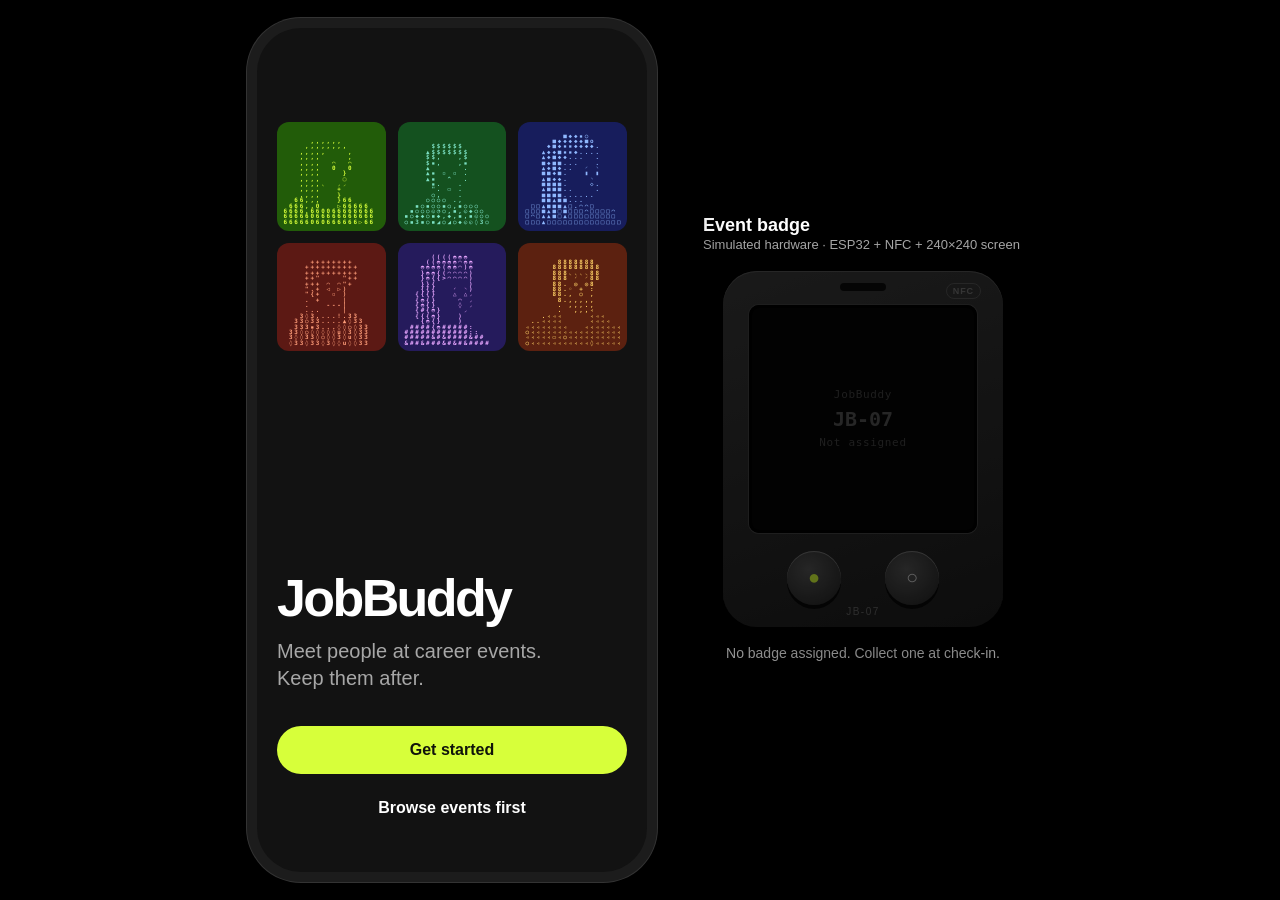
==== index.html @ 206336bb "JobBuddy PWA prototype" ====
<!doctype html>
<html lang="en">
<head>
  <meta charset="utf-8">
  <meta name="viewport" content="width=device-width,initial-scale=1,viewport-fit=cover">
  <meta name="theme-color" content="#121212">
  <meta name="apple-mobile-web-app-capable" content="yes">
  <meta name="apple-mobile-web-app-status-bar-style" content="black-translucent">
  <meta name="apple-mobile-web-app-title" content="JobBuddy">
  <title>JobBuddy</title>
  <link rel="manifest" href="manifest.webmanifest">
  <link rel="icon" href="icons/icon.svg" type="image/svg+xml">
  <link rel="apple-touch-icon" href="icons/icon-192.png">
  <link rel="stylesheet" href="styles.css">
</head>
<body>
  <div class="stage-wrap">
    <div class="phone">
      <main id="app" class="app"></main>
      <nav id="nav" class="nav"></nav>
      <div id="toast" class="toast" role="status"></div>
      <button id="badge-fab" class="badge-fab" data-a="badge-open" aria-label="Show badge">Badge</button>
    </div>
    <aside id="badge" class="badge-panel" aria-label="Simulated event badge"></aside>
  </div>
  <script type="module" src="js/app.js"></script>
</body>
</html>
---- styles.css ----
/* JobBuddy — minimal dark UI (Spotify-inspired, own accent) */
:root {
  --bg: #121212; --s1: #181818; --s2: #242424; --s3: #2e2e2e; --line: #2a2a2a;
  --tx: #ffffff; --mu: #a7a7a7; --dim: #6a6a6a;
  --ac: #D7FF3A; --ac-ink: #10140a; --warn: #ff8a6b;
  --r: 10px; --pad: 20px;
  --font: "Inter", -apple-system, BlinkMacSystemFont, "SF Pro Display", "Segoe UI", sans-serif;
}
* { box-sizing: border-box; margin: 0; -webkit-tap-highlight-color: transparent; }
html, body { height: 100%; background: #000; color: var(--tx); font-family: var(--font); }
body { overflow: hidden; }
button { font: inherit; color: inherit; background: none; border: 0; cursor: pointer; text-align: inherit; }
button:disabled { opacity: .4; cursor: default; }
input, textarea { font: inherit; color: inherit; }
.ic { width: 22px; height: 22px; flex-shrink: 0; }
b { font-weight: 700; }
small { font-size: 13px; color: var(--mu); display: block; line-height: 1.4; }
p { line-height: 1.5; font-size: 15px; }
h1 { font-size: 28px; font-weight: 800; letter-spacing: -.03em; }
h2 { font-size: 22px; font-weight: 800; letter-spacing: -.02em; line-height: 1.2; }
h3 { font-size: 17px; font-weight: 700; margin: 26px 0 12px; }
.muted { color: var(--mu); } .small { font-size: 13px; } .center { text-align: center; }

/* ---------- stage: phone + badge side by side on desktop */
.stage-wrap { height: 100%; display: flex; align-items: center; justify-content: center; gap: 56px; }
.phone { position: relative; width: 390px; height: min(844px, calc(100vh - 40px)); background: var(--bg); border-radius: 44px; overflow: hidden; box-shadow: 0 0 0 10px #1c1c1c, 0 0 0 11px #333, 0 30px 80px #000; display: flex; flex-direction: column; }
.app { flex: 1; overflow-y: auto; overflow-x: hidden; position: relative; scrollbar-width: none; padding-top: 14px; }
.app::-webkit-scrollbar { display: none; }
@media (max-width: 860px) {
  body { background: var(--bg); }
  .stage-wrap { display: block; }
  .phone { width: 100%; height: 100%; border-radius: 0; box-shadow: none; }
  .app { padding-top: env(safe-area-inset-top); }
}

/* ---------- layout primitives */
.pad { padding: 0 var(--pad); }
.top { display: flex; justify-content: space-between; align-items: center; padding: 18px var(--pad) 14px; gap: 12px; }
.bar { position: sticky; top: 0; z-index: 5; display: grid; grid-template-columns: 44px 1fr 44px; align-items: center; padding: 8px 12px; background: linear-gradient(var(--bg) 70%, transparent); text-align: center; }
.bar > :last-child { justify-self: end; }
.bar.float { position: absolute; left: 0; right: 0; background: none; }
.bar .btn.small { justify-self: end; grid-column: 3; width: auto; }
.icon-btn { width: 40px; height: 40px; border-radius: 50%; display: grid; place-items: center; background: #0008; }
.plain { padding: 0; }
.spacer { height: 110px; }
.sticky { position: sticky; bottom: 0; padding: 16px var(--pad) calc(18px + env(safe-area-inset-bottom)); background: linear-gradient(transparent, var(--bg) 30%); display: grid; gap: 6px; z-index: 4; }
.sec { margin: 28px var(--pad) 14px; font-size: 22px; }
.eyebrow { font-size: 12px; letter-spacing: .12em; text-transform: uppercase; color: var(--ac); font-weight: 700; }
.note { display: flex; gap: 10px; align-items: flex-start; color: var(--mu); font-size: 13px; line-height: 1.5; margin: 14px 0; }
.note .ic { width: 18px; height: 18px; margin-top: 1px; }
.empty { color: var(--mu); padding: 30px 0; text-align: center; font-size: 14px; }
.error { color: var(--warn); font-size: 14px; margin-top: 10px; }

/* ---------- buttons */
.btn { display: flex; align-items: center; justify-content: center; gap: 8px; width: 100%; padding: 15px 22px; border-radius: 999px; font-weight: 700; font-size: 16px; background: transparent; box-shadow: inset 0 0 0 1px #7c7c7c; transition: transform .1s; }
.btn:active { transform: scale(.97); }
.btn.primary { background: var(--ac); color: var(--ac-ink); box-shadow: none; }
.btn.ghost { box-shadow: none; color: var(--tx); }
.btn.small { width: auto; padding: 8px 16px; font-size: 13px; }
.link { display: block; margin: 12px auto; color: var(--mu); font-size: 14px; font-weight: 600; text-align: center; }
.link.danger { color: var(--warn); margin-top: 30px; }
.demo { display: flex; align-items: center; gap: 10px; width: 100%; margin: 10px 0; padding: 12px 14px; border-radius: var(--r); border: 1.5px dashed #5b6b2a; color: var(--ac); font-size: 14px; font-weight: 600; }
.demo span { font-size: 10px; letter-spacing: .1em; padding: 3px 6px; border-radius: 4px; background: #2d3510; }
.pills { display: flex; flex-wrap: wrap; gap: 8px; }
.pills.scroll { flex-wrap: nowrap; overflow-x: auto; padding: 0 var(--pad) 4px; scrollbar-width: none; }
.pills.center { justify-content: center; margin: 12px 0; }
.pill { flex-shrink: 0; padding: 8px 16px; border-radius: 999px; background: var(--s2); font-size: 14px; font-weight: 600; font-style: normal; }
.pill.on { background: var(--ac); color: var(--ac-ink); }
.chip { display: inline-block; font-style: normal; font-size: 11px; font-weight: 700; padding: 3px 8px; border-radius: 4px; background: var(--s3); color: var(--tx); margin-top: 6px; white-space: nowrap; }
.chip-going, .chip-checkedin { background: var(--ac); color: var(--ac-ink); }
.chip-pending { background: #3b3310; color: #ffd166; }
.chip-declined { background: #3a1c14; color: var(--warn); }
.chip-attended { background: var(--s3); color: var(--mu); }

/* ---------- avatar */
.av { display: inline-grid; place-items: center; border-radius: 8px; overflow: hidden; flex-shrink: 0; }
.av svg { width: 94%; height: 94%; }
.av.round { border-radius: 50%; }
.av.round svg { width: 110%; height: 110%; transform: translateY(6%); }

/* ---------- covers (playlist-like) */
.cover { position: relative; display: flex; flex-direction: column; justify-content: flex-end; background: radial-gradient(120% 90% at 0% 0%, var(--c1) 0%, var(--c2) 58%, #0d0d0d 100%); color: #fff; overflow: hidden; border-radius: 6px; flex-shrink: 0; }
.cover-mode { position: absolute; top: 10px; left: 10px; display: flex; gap: 5px; align-items: center; font-size: 11px; font-weight: 700; background: #0007; padding: 4px 8px; border-radius: 999px; }
.cover-mode .ic { width: 13px; height: 13px; }
.cover-title { font-weight: 900; letter-spacing: -.04em; line-height: .95; padding: 12px; text-shadow: 0 2px 16px #0006; }
.cover-sm { width: 64px; height: 64px; border-radius: 4px; }
.cover-sm .cover-mode, .cover-sm .cover-title { display: none; }
.cover-md { width: 150px; height: 150px; }
.cover-md .cover-title { font-size: 20px; }
.cover-art { width: 232px; height: 232px; box-shadow: 0 16px 40px #000c; }
.cover-art .cover-title { font-size: 28px; padding: 16px; }
.hero { margin-top: -14px; padding: 76px 0 26px; display: grid; place-items: center; background: linear-gradient(180deg, var(--c2) 0%, color-mix(in srgb, var(--c2) 45%, var(--bg)) 55%, var(--bg) 100%); }
.title { font-size: 30px; line-height: 1.1; margin: 6px 0 4px; }
.title.sm { font-size: 24px; margin-top: 4px; }

/* ---------- lists & cards */
.shelf { display: flex; gap: 16px; overflow-x: auto; padding: 0 var(--pad); scrollbar-width: none; }
.card { width: 150px; flex-shrink: 0; display: grid; gap: 8px; }
.card b { font-size: 14px; line-height: 1.3; display: -webkit-box; -webkit-line-clamp: 2; -webkit-box-orient: vertical; overflow: hidden; }
.card small { margin-top: -4px; }
.row { display: flex; gap: 14px; align-items: center; width: 100%; padding: 8px var(--pad); }
.pad .row { padding: 8px 0; }
.row:active { background: var(--s1); }
.row-main { min-width: 0; flex: 1; }
.row-main b { display: block; font-size: 15px; white-space: nowrap; overflow: hidden; text-overflow: ellipsis; }
.next-card { display: flex; gap: 14px; align-items: center; margin: 0 var(--pad); padding: 12px; background: var(--s2); border-radius: var(--r); width: calc(100% - 2 * var(--pad)); }
.next-card.static { margin: 8px 0; width: 100%; }
.live-card { display: flex; align-items: center; gap: 14px; margin: 18px var(--pad) 0; padding: 16px; width: calc(100% - 2*var(--pad)); border-radius: var(--r); background: var(--ac); color: var(--ac-ink); }
.live-card div { flex: 1; } .live-card small { color: #3b4520; font-weight: 700; font-size: 11px; letter-spacing: .1em; }
.dot { width: 9px; height: 9px; border-radius: 50%; background: #ff3b5c; box-shadow: 0 0 0 4px #ff3b5c33; animation: pulse 1.4s infinite; flex-shrink: 0; }
@keyframes pulse { 50% { box-shadow: 0 0 0 8px #ff3b5c00; } }
.search { display: flex; gap: 10px; align-items: center; margin: 0 var(--pad) 14px; padding: 12px 14px; background: #fff; color: #121212; border-radius: 8px; }
.search input { border: 0; outline: 0; flex: 1; background: none; color: #121212; font-size: 15px; }
.welcome { min-height: 100%; display: flex; flex-direction: column; justify-content: flex-end; padding: 30px var(--pad) 40px; gap: 10px; }
.welcome-art { display: grid; grid-template-columns: repeat(3, 1fr); gap: 12px; justify-items: center; margin-bottom: auto; margin-top: 50px; }
.welcome-art .av { width: 100% !important; height: auto !important; aspect-ratio: 1; border-radius: 12px; }
.wordmark { font-size: 52px; letter-spacing: -.05em; margin-top: 30px; }
.lead { font-size: 20px; color: var(--mu); margin-bottom: 24px; line-height: 1.35; }

/* ---------- forms */
.progress { height: 4px; background: var(--s3); border-radius: 4px; overflow: hidden; }
.progress i { display: block; height: 100%; background: var(--ac); transition: width .3s; }
.ob h2 { margin: 18px 0 16px; font-size: 26px; }
.field { width: 100%; padding: 15px; border-radius: 8px; border: 1px solid #3c3c3c; background: var(--s2); outline: none; font-size: 16px; }
.field:focus { border-color: var(--tx); }
.field.area { min-height: 170px; resize: none; margin-top: 16px; line-height: 1.5; }
.code-in { text-align: center; font-size: 26px; letter-spacing: .15em; font-weight: 800; text-transform: uppercase; }
.avatar-grid { display: grid; grid-template-columns: repeat(4, 1fr); gap: 10px; }
.avatar-grid button { padding: 4px; border-radius: 12px; display: grid; place-items: center; }
.avatar-grid button.on { box-shadow: 0 0 0 2px var(--ac); }
.swatches { display: flex; gap: 12px; margin-top: 18px; }
.swatches button { width: 32px; height: 32px; border-radius: 50%; }
.swatches button.on { box-shadow: 0 0 0 3px var(--bg), 0 0 0 5px var(--tx); }
.public-card { display: flex; gap: 14px; align-items: center; padding: 14px; background: var(--s2); border-radius: var(--r); }
.tags { color: var(--ac) !important; margin-top: 2px; }
.toggle { display: flex; gap: 12px; align-items: center; justify-content: space-between; padding: 14px 0; font-size: 15px; border-bottom: 1px solid var(--line); cursor: pointer; }
.toggle input { order: 2; appearance: none; width: 46px; height: 28px; border-radius: 99px; background: var(--s3); position: relative; flex-shrink: 0; transition: .2s; cursor: pointer; }
.toggle input::after { content: ""; position: absolute; top: 3px; left: 3px; width: 22px; height: 22px; border-radius: 50%; background: #fff; transition: .2s; }
.toggle input:checked { background: var(--ac); }
.toggle input:checked::after { left: 21px; background: var(--ac-ink); }
.seg3 { display: grid; grid-template-columns: repeat(3, 1fr); background: var(--s2); border-radius: 8px; padding: 4px; }
.seg3 button { padding: 10px 4px; text-align: center; border-radius: 6px; font-size: 13px; font-weight: 600; white-space: nowrap; overflow: hidden; text-overflow: ellipsis; }
.seg3 button.on { background: var(--s3); color: var(--ac); }
.linked { display: flex; gap: 12px; align-items: center; margin-bottom: 16px; }

/* ---------- event detail */
.meta { list-style: none; padding: 0; margin: 18px 0; display: grid; gap: 14px; }
.meta li { display: flex; gap: 14px; align-items: center; }
.meta .ic { color: var(--mu); }
.host { display: flex; gap: 12px; align-items: center; padding: 14px 0; border-top: 1px solid var(--line); border-bottom: 1px solid var(--line); margin-bottom: 16px; width: 100%; }
.stack { display: flex; align-items: center; }
.stack .av { margin-right: -10px; box-shadow: 0 0 0 3px var(--bg); }
.stack small { margin-left: 22px; }
.how { list-style: none; padding: 0; counter-reset: s; display: grid; gap: 2px; }
.how li { counter-increment: s; display: grid; grid-template-columns: 34px 1fr; padding: 10px 0; }
.how li::before { content: counter(s); grid-row: span 2; width: 24px; height: 24px; border-radius: 50%; background: var(--s3); display: grid; place-items: center; font-size: 12px; font-weight: 800; }
.agenda { list-style: none; padding: 0; }
.agenda li { display: flex; gap: 16px; padding: 12px 0; border-bottom: 1px solid var(--line); font-size: 15px; align-items: center; }
.agenda li.now { color: var(--ac); }
.agenda time { color: var(--mu); font-variant-numeric: tabular-nums; width: 46px; }
.agenda .chip { margin: 0 0 0 auto; background: var(--ac); color: var(--ac-ink); }

/* ---------- ticket & steps */
.timeline { list-style: none; padding: 0; display: flex; margin: 20px 0; }
.timeline li { flex: 1; font-size: 11px; color: var(--dim); padding-top: 14px; position: relative; font-weight: 600; }
.timeline li::before { content: ""; position: absolute; top: 0; left: 0; right: 4px; height: 4px; border-radius: 4px; background: var(--s3); }
.timeline li.done::before { background: var(--mu); } .timeline li.done { color: var(--mu); }
.timeline li.now::before { background: var(--ac); } .timeline li.now { color: var(--ac); }
.state-box { padding: 20px; border-radius: var(--r); background: var(--s2); margin-bottom: 8px; border-left: 4px solid #ffd166; }
.state-box.warn { border-color: var(--warn); }
.pass { background: var(--s2); border-radius: 16px; padding: 22px; text-align: center; display: grid; justify-items: center; gap: 4px; }
.pass .qr { width: 180px; height: 180px; border-radius: 10px; margin-bottom: 10px; }
.pass.mini { background: none; padding: 10px 0 0; justify-items: start; }
.pass.mini .qr { width: 110px; height: 110px; }
.pass.online > div { width: 70px; height: 70px; border-radius: 50%; background: var(--s3); display: grid; place-items: center; margin-bottom: 6px; }
.info-grid { display: grid; grid-template-columns: 1fr 1fr; gap: 10px; margin-top: 10px; }
.info-grid > div { background: var(--s2); border-radius: var(--r); padding: 14px; font-size: 14px; display: grid; gap: 6px; }
.checklist { list-style: none; padding: 0; display: grid; gap: 10px; }
.checklist li { padding-left: 24px; position: relative; font-size: 14px; color: #ddd; line-height: 1.45; }
.checklist li::before { content: "✓"; position: absolute; left: 0; color: var(--ac); font-weight: 800; }
.steps { list-style: none; padding: 0; margin-top: 16px; }
.steps li { position: relative; padding: 0 0 28px 42px; color: var(--dim); }
.steps li::before { content: ""; position: absolute; left: 0; top: 0; width: 24px; height: 24px; border-radius: 50%; border: 2px solid var(--s3); background: var(--bg); z-index: 1; }
.steps li::after { content: ""; position: absolute; left: 12px; top: 24px; bottom: 0; width: 2px; background: var(--s3); }
.steps li:last-child::after { display: none; }
.steps li.now { color: var(--tx); } .steps li.now::before { border-color: var(--ac); box-shadow: inset 0 0 0 5px var(--bg); background: var(--ac); }
.steps li.done { color: var(--mu); } .steps li.done::before { background: var(--ac); border-color: var(--ac); }
.steps b { font-size: 17px; display: block; margin-bottom: 4px; }
.scan { width: 100%; aspect-ratio: 1.5; border-radius: 16px; background: var(--s2); border: 2px dashed #444; display: grid; place-items: center; align-content: center; gap: 10px; margin: 20px 0; color: var(--mu); }
.scan .ic { width: 48px; height: 48px; color: var(--tx); }
.code { display: flex; justify-content: center; gap: 10px; margin: 20px 0; }
.code span { width: 58px; height: 72px; display: grid; place-items: center; font-size: 36px; font-weight: 800; border-radius: 10px; background: var(--s2); }
.kdot { display: inline-block; width: 16px; height: 16px; border-radius: 50%; background: var(--ac); vertical-align: -2px; margin: 0 3px; }
kbd { font: inherit; background: var(--ac); color: var(--ac-ink); border-radius: 50%; padding: 1px 7px; }
.big-check { width: 96px; height: 96px; border-radius: 50%; background: var(--ac); color: var(--ac-ink); display: grid; place-items: center; margin: 40px auto 20px; }
.big-check .ic { width: 50px; height: 50px; }
.rules { display: grid; grid-template-columns: repeat(3, 1fr); gap: 8px; margin: 24px 0 8px; }
.rules div { background: var(--s2); padding: 14px 8px; border-radius: var(--r); font-size: 14px; }

/* ---------- live event */
.live-pill { display: inline-flex; gap: 8px; align-items: center; justify-self: center; font-weight: 700; font-size: 14px; }
.badge-pill { display: inline-flex; gap: 4px; align-items: center; font-size: 12px; font-weight: 700; padding: 6px 10px; border-radius: 99px; background: var(--s2); color: var(--ac); grid-column: 3; justify-self: end; white-space: nowrap; }
.badge-pill .ic { width: 15px; height: 15px; }
.bar:has(.badge-pill) { grid-template-columns: 44px 1fr 90px; }
.tabs { display: flex; gap: 22px; border-bottom: 1px solid var(--line); margin: 16px 0; }
.tabs button { padding: 10px 0; font-weight: 700; color: var(--mu); font-size: 15px; border-bottom: 2px solid transparent; margin-bottom: -1px; }
.tabs button.on { color: var(--tx); border-color: var(--ac); }
.wall { display: grid; grid-template-columns: repeat(3, 1fr); gap: 10px; margin-top: 12px; }
.wall-tile { background: var(--s1); border-radius: var(--r); padding: 12px 8px; display: grid; justify-items: center; text-align: center; gap: 4px; }
.wall-tile b { font-size: 13px; margin-top: 4px; }
.wall-tile small { font-size: 11px; display: -webkit-box; -webkit-line-clamp: 2; -webkit-box-orient: vertical; overflow: hidden; }
.enc { display: flex; gap: 12px; align-items: center; padding: 10px 0; width: 100%; }
.enc > div { flex: 1; min-width: 0; }
.enc small { white-space: nowrap; overflow: hidden; text-overflow: ellipsis; }
.stage { display: grid; grid-template-columns: auto 1fr; gap: 14px; align-items: center; padding: 18px; border-radius: 14px; background: radial-gradient(120% 120% at 0 0, var(--c1), var(--c2) 60%, #0d0d0d); margin-top: 6px; }
.stage small { color: #fffa; font-size: 11px; letter-spacing: .12em; font-weight: 700; }
.stage span { display: block; font-size: 14px; color: #fffd; margin-top: 2px; }
.stage .btn { grid-column: 1 / -1; background: #0008; box-shadow: none; }

/* ---------- recap, community */
.stats { display: grid; grid-template-columns: repeat(3, 1fr); gap: 8px; margin: 18px 0; }
.stats > * { background: var(--s2); border-radius: var(--r); padding: 14px; text-align: center; }
.stats b { font-size: 22px; display: block; }
.msg { display: flex; gap: 12px; background: var(--s1); padding: 16px; border-radius: var(--r); margin: 18px 0; }
.msg p { font-size: 14px; margin-top: 4px; }
.prompt-card { background: linear-gradient(135deg, var(--ac), #9fd81f); color: var(--ac-ink); border-radius: 14px; padding: 20px; cursor: pointer; display: grid; gap: 6px; }
.prompt-card small { color: #3b4520; font-weight: 700; letter-spacing: .08em; text-transform: uppercase; font-size: 11px; }
.prompt-card b { font-size: 22px; line-height: 1.15; letter-spacing: -.02em; }
.prompt-card span { font-size: 13px; font-weight: 600; }
.rate { display: flex; justify-content: space-between; }
.rate button { font-size: 30px; width: 56px; height: 56px; border-radius: 50%; background: var(--s2); text-align: center; filter: grayscale(.8); }
.rate button.on { background: var(--s3); filter: none; box-shadow: 0 0 0 2px var(--ac); }
.post { background: var(--s1); margin: 0 var(--pad) 12px; border-radius: 12px; padding: 16px; }
.pad .post { margin: 0 0 12px; }
.post header { display: flex; gap: 10px; align-items: center; margin-bottom: 10px; }
.post header div { flex: 1; }
.post header .chip { margin: 0; }
.post p { font-size: 15px; color: #e6e6e6; }
.post footer { display: flex; justify-content: space-between; align-items: center; margin-top: 12px; }
.help { font-size: 13px; font-weight: 700; padding: 7px 12px; border-radius: 99px; background: var(--s2); color: var(--mu); }
.help.on { color: var(--ac); background: #2d3510; }
.star-pill { padding: 7px 14px; border-radius: 99px; background: #2d3510; color: var(--ac); font-weight: 800; }
.star-hero { text-align: center; padding: 30px; border-radius: 16px; background: var(--s2); margin-top: 10px; }
.star-hero b { font-size: 52px; color: var(--ac); letter-spacing: -.03em; }
.reward-ico { width: 44px; height: 44px; border-radius: 10px; background: #2d3510; color: var(--ac); display: grid; place-items: center; font-size: 20px; }
.fab { position: sticky; bottom: 90px; margin-left: auto; margin-right: var(--pad); width: 56px; height: 56px; border-radius: 50%; background: var(--ac); color: var(--ac-ink); display: grid; place-items: center; box-shadow: 0 8px 20px #0008; z-index: 3; }
.me-hero { display: flex; gap: 18px; align-items: center; margin: 6px 0 18px; }
.me-hero .av { border-radius: 16px; }
.me-hero h2 { font-size: 26px; }
.person-actions { display: grid; gap: 8px; }

/* ---------- nav, toast, sheet */
.nav { display: grid; grid-template-columns: repeat(4, 1fr); padding: 10px 6px calc(10px + env(safe-area-inset-bottom)); background: linear-gradient(transparent, #000 40%); position: absolute; bottom: 0; left: 0; right: 0; z-index: 6; }
.nav[hidden] { display: none; }
.nav button { display: grid; justify-items: center; gap: 4px; font-size: 11px; color: var(--mu); padding-top: 14px; }
.nav button.on { color: var(--tx); }
.nav button.on .ic { stroke-width: 2.6; }
.toast { position: absolute; left: 16px; right: 16px; bottom: 100px; background: #fff; color: #121212; padding: 13px 16px; border-radius: 8px; font-size: 14px; font-weight: 600; opacity: 0; transform: translateY(10px); transition: .25s; pointer-events: none; z-index: 30; }
.app:has(.sheet) ~ .toast { bottom: auto; top: 58px; }
.toast.show { opacity: 1; transform: none; }
.scrim { position: absolute; inset: 0; background: #000a; z-index: 20; animation: fade .2s; }
.sheet { position: absolute; left: 0; right: 0; bottom: 0; z-index: 21; background: var(--s1); border-radius: 18px 18px 0 0; padding: 12px 24px calc(28px + env(safe-area-inset-bottom)); display: grid; justify-items: center; text-align: center; gap: 10px; animation: up .25s ease-out; }
.sheet .btn { margin-top: 4px; }
.sheet .grab { width: 38px; height: 4px; border-radius: 4px; background: #555; margin-bottom: 10px; }
.sheet .prompt { font-size: 24px; line-height: 1.2; margin: 6px 0 10px; }
.duo { display: flex; gap: 8px; margin-top: 6px; }
@keyframes up { from { transform: translateY(100%); } }
@keyframes fade { from { opacity: 0; } }

/* ---------- simulated badge */
.badge-panel { width: 320px; display: grid; gap: 16px; align-content: center; }
.bp-head b { font-size: 18px; } .bp-close { display: none; }
.device { position: relative; width: 280px; margin: 0 auto; padding: 34px 26px 22px; border-radius: 34px; background: linear-gradient(160deg, #3a3a3a, #1d1d1d); box-shadow: inset 0 1px 0 #555, 0 20px 50px #000; transition: opacity .3s; }
.device.dim { opacity: .45; }
.device::before { content: ""; position: absolute; top: 12px; left: 50%; width: 46px; height: 8px; margin-left: -23px; border-radius: 6px; background: #0c0c0c; }
.nfc { position: absolute; top: 12px; right: 22px; font-size: 9px; font-weight: 800; letter-spacing: .1em; color: #777; border: 1px solid #555; border-radius: 99px; padding: 2px 6px; }
.screen { width: 228px; height: 228px; border-radius: 10px; background: #050505; box-shadow: inset 0 0 0 3px #000, 0 0 0 1px #444; overflow: hidden; }
.bs { width: 100%; height: 100%; display: flex; flex-direction: column; align-items: center; justify-content: center; text-align: center; gap: 4px; padding: 14px; font-family: ui-monospace, "SF Mono", Menlo, monospace; color: var(--ac); animation: fade .25s; }
.bs b { font-size: 20px; color: #fff; } .bs .huge { font-size: 42px; color: var(--ac); }
.bs small { color: #9a9a9a; font-size: 11px; letter-spacing: .06em; }
.bs.off b { color: #555; } .bs.off small { color: #444; }
.bs.idle { gap: 2px; } .bs.idle b { font-size: 17px; margin-top: 4px; }
.bs.idle small { color: var(--ac); }
.bs .bcode { font-size: 38px; font-weight: 800; letter-spacing: .12em; color: var(--ac); margin: 6px 0; }
.bs.prompt p { font-size: 14px; color: #fff; line-height: 1.35; font-family: var(--font); font-weight: 600; margin: 8px 0; }
.bs.prompt small { color: var(--ac); }
.hw-btns { display: flex; justify-content: center; gap: 44px; margin-top: 18px; }
.hw { width: 54px; height: 54px; border-radius: 50%; text-align: center; font-size: 20px; background: radial-gradient(circle at 40% 35%, #555, #222); box-shadow: 0 4px 0 #0b0b0b, inset 0 1px 0 #777; color: #ddd; }
.hw.a { color: var(--ac); }
.hw:active { transform: translateY(3px); box-shadow: 0 1px 0 #0b0b0b; }
.dev-id { position: absolute; bottom: 8px; left: 0; right: 0; text-align: center; font-size: 10px; color: #666; letter-spacing: .15em; }
.bp-hint { font-size: 14px; color: var(--mu); text-align: center; min-height: 42px; }
.bp-demo { display: grid; gap: 8px; }
.bp-demo small { color: var(--ac); font-size: 11px; letter-spacing: .08em; }
.bp-demo button { display: flex; gap: 10px; align-items: center; padding: 8px 12px; border: 1.5px dashed #5b6b2a; border-radius: var(--r); font-weight: 600; font-size: 14px; }
.bp-demo i { color: var(--mu); font-weight: 400; font-size: 12px; }
.badge-fab { display: none; }
@media (max-width: 860px) {
  .badge-panel { position: fixed; inset: auto 0 0 0; width: 100%; max-height: 92vh; overflow-y: auto; background: #0b0b0b; border-radius: 20px 20px 0 0; padding: 20px 20px calc(24px + env(safe-area-inset-bottom)); z-index: 50; transform: translateY(105%); transition: transform .3s; box-shadow: 0 -20px 50px #000; }
  body.badge-open .badge-panel { transform: none; }
  .bp-head { position: relative; } .bp-close { display: grid; position: absolute; right: 0; top: -4px; }
  body.has-badge .badge-fab { display: block; position: absolute; right: 16px; bottom: 100px; z-index: 25; padding: 10px 16px; border-radius: 99px; background: var(--s3); color: var(--ac); font-weight: 800; font-size: 13px; box-shadow: 0 6px 18px #000a; }
}
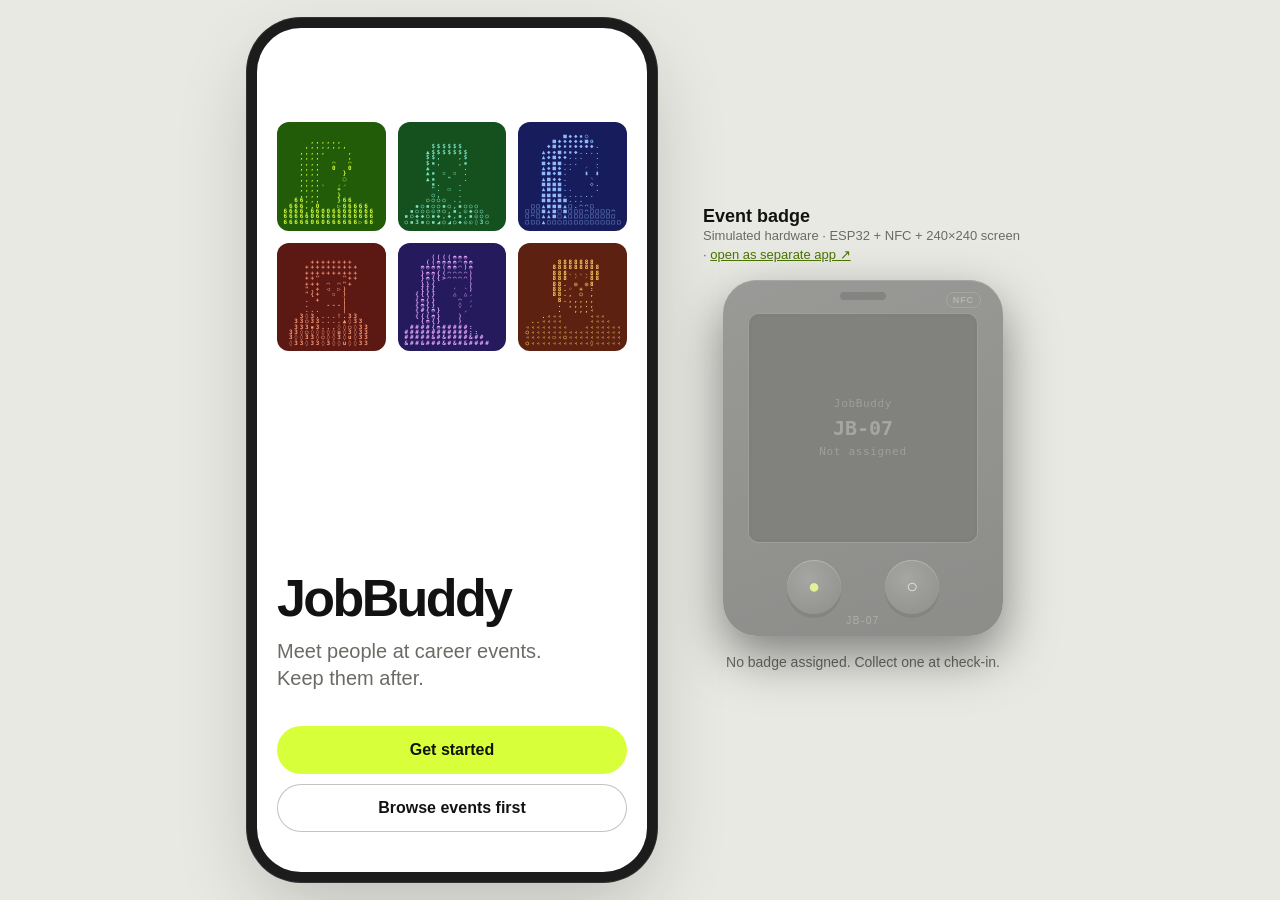
==== commit 8e421f07: "Update prototype 2026-09-28 11:08" ====
--- a/index.html
+++ b/index.html
@@ -12,6 +12,7 @@
   <link rel="icon" href="icons/icon.svg" type="image/svg+xml">
   <link rel="apple-touch-icon" href="icons/icon-192.png">
   <link rel="stylesheet" href="styles.css">
+  <script>(function(){var p=localStorage.getItem("jobbuddy-theme")||"system";document.documentElement.dataset.theme=p==="system"?(matchMedia("(prefers-color-scheme: light)").matches?"light":"dark"):p;})();</script>
 </head>
 <body>
   <div class="stage-wrap">
--- a/styles.css
+++ b/styles.css
@@ -3,11 +3,13 @@
   --bg: #121212; --s1: #181818; --s2: #242424; --s3: #2e2e2e; --line: #2a2a2a;
   --tx: #ffffff; --mu: #a7a7a7; --dim: #6a6a6a;
   --ac: #D7FF3A; --ac-ink: #10140a; --warn: #ff8a6b;
+  --ac-tx: #D7FF3A; --ac-soft: #2d3510; --ac-line: #5b6b2a; --tx2: #e0e0e0; --field-line: #3c3c3c;
+  --page: #000; --nav-fade: #000; --chip-bg: #0008; --toast-bg: #fff; --toast-tx: #121212; --sheet: var(--s1);
   --r: 10px; --pad: 20px;
   --font: "Inter", -apple-system, BlinkMacSystemFont, "SF Pro Display", "Segoe UI", sans-serif;
 }
 * { box-sizing: border-box; margin: 0; -webkit-tap-highlight-color: transparent; }
-html, body { height: 100%; background: #000; color: var(--tx); font-family: var(--font); }
+html, body { height: 100%; background: var(--page); color: var(--tx); font-family: var(--font); }
 body { overflow: hidden; }
 button { font: inherit; color: inherit; background: none; border: 0; cursor: pointer; text-align: inherit; }
 button:disabled { opacity: .4; cursor: default; }
@@ -40,12 +42,12 @@
 .bar > :last-child { justify-self: end; }
 .bar.float { position: absolute; left: 0; right: 0; background: none; }
 .bar .btn.small { justify-self: end; grid-column: 3; width: auto; }
-.icon-btn { width: 40px; height: 40px; border-radius: 50%; display: grid; place-items: center; background: #0008; }
+.icon-btn { width: 40px; height: 40px; border-radius: 50%; display: grid; place-items: center; background: var(--chip-bg); }
 .plain { padding: 0; }
 .spacer { height: 110px; }
 .sticky { position: sticky; bottom: 0; padding: 16px var(--pad) calc(18px + env(safe-area-inset-bottom)); background: linear-gradient(transparent, var(--bg) 30%); display: grid; gap: 6px; z-index: 4; }
 .sec { margin: 28px var(--pad) 14px; font-size: 22px; }
-.eyebrow { font-size: 12px; letter-spacing: .12em; text-transform: uppercase; color: var(--ac); font-weight: 700; }
+.eyebrow { font-size: 12px; letter-spacing: .12em; text-transform: uppercase; color: var(--ac-tx); font-weight: 700; }
 .note { display: flex; gap: 10px; align-items: flex-start; color: var(--mu); font-size: 13px; line-height: 1.5; margin: 14px 0; }
 .note .ic { width: 18px; height: 18px; margin-top: 1px; }
 .empty { color: var(--mu); padding: 30px 0; text-align: center; font-size: 14px; }
@@ -59,8 +61,8 @@
 .btn.small { width: auto; padding: 8px 16px; font-size: 13px; }
 .link { display: block; margin: 12px auto; color: var(--mu); font-size: 14px; font-weight: 600; text-align: center; }
 .link.danger { color: var(--warn); margin-top: 30px; }
-.demo { display: flex; align-items: center; gap: 10px; width: 100%; margin: 10px 0; padding: 12px 14px; border-radius: var(--r); border: 1.5px dashed #5b6b2a; color: var(--ac); font-size: 14px; font-weight: 600; }
-.demo span { font-size: 10px; letter-spacing: .1em; padding: 3px 6px; border-radius: 4px; background: #2d3510; }
+.demo { display: flex; align-items: center; gap: 10px; width: 100%; margin: 10px 0; padding: 12px 14px; border-radius: var(--r); border: 1.5px dashed var(--ac-line); color: var(--ac-tx); font-size: 14px; font-weight: 600; }
+.demo span { font-size: 10px; letter-spacing: .1em; padding: 3px 6px; border-radius: 4px; background: var(--ac-soft); }
 .pills { display: flex; flex-wrap: wrap; gap: 8px; }
 .pills.scroll { flex-wrap: nowrap; overflow-x: auto; padding: 0 var(--pad) 4px; scrollbar-width: none; }
 .pills.center { justify-content: center; margin: 12px 0; }
@@ -121,7 +123,7 @@
 .progress { height: 4px; background: var(--s3); border-radius: 4px; overflow: hidden; }
 .progress i { display: block; height: 100%; background: var(--ac); transition: width .3s; }
 .ob h2 { margin: 18px 0 16px; font-size: 26px; }
-.field { width: 100%; padding: 15px; border-radius: 8px; border: 1px solid #3c3c3c; background: var(--s2); outline: none; font-size: 16px; }
+.field { width: 100%; padding: 15px; border-radius: 8px; border: 1px solid var(--field-line); background: var(--s2); outline: none; font-size: 16px; }
 .field:focus { border-color: var(--tx); }
 .field.area { min-height: 170px; resize: none; margin-top: 16px; line-height: 1.5; }
 .code-in { text-align: center; font-size: 26px; letter-spacing: .15em; font-weight: 800; text-transform: uppercase; }
@@ -132,7 +134,7 @@
 .swatches button { width: 32px; height: 32px; border-radius: 50%; }
 .swatches button.on { box-shadow: 0 0 0 3px var(--bg), 0 0 0 5px var(--tx); }
 .public-card { display: flex; gap: 14px; align-items: center; padding: 14px; background: var(--s2); border-radius: var(--r); }
-.tags { color: var(--ac) !important; margin-top: 2px; }
+.tags { color: var(--ac-tx) !important; margin-top: 2px; }
 .toggle { display: flex; gap: 12px; align-items: center; justify-content: space-between; padding: 14px 0; font-size: 15px; border-bottom: 1px solid var(--line); cursor: pointer; }
 .toggle input { order: 2; appearance: none; width: 46px; height: 28px; border-radius: 99px; background: var(--s3); position: relative; flex-shrink: 0; transition: .2s; cursor: pointer; }
 .toggle input::after { content: ""; position: absolute; top: 3px; left: 3px; width: 22px; height: 22px; border-radius: 50%; background: #fff; transition: .2s; }
@@ -140,7 +142,7 @@
 .toggle input:checked::after { left: 21px; background: var(--ac-ink); }
 .seg3 { display: grid; grid-template-columns: repeat(3, 1fr); background: var(--s2); border-radius: 8px; padding: 4px; }
 .seg3 button { padding: 10px 4px; text-align: center; border-radius: 6px; font-size: 13px; font-weight: 600; white-space: nowrap; overflow: hidden; text-overflow: ellipsis; }
-.seg3 button.on { background: var(--s3); color: var(--ac); }
+.seg3 button.on { background: var(--s3); color: var(--ac-tx); }
 .linked { display: flex; gap: 12px; align-items: center; margin-bottom: 16px; }
 
 /* ---------- event detail */
@@ -156,7 +158,7 @@
 .how li::before { content: counter(s); grid-row: span 2; width: 24px; height: 24px; border-radius: 50%; background: var(--s3); display: grid; place-items: center; font-size: 12px; font-weight: 800; }
 .agenda { list-style: none; padding: 0; }
 .agenda li { display: flex; gap: 16px; padding: 12px 0; border-bottom: 1px solid var(--line); font-size: 15px; align-items: center; }
-.agenda li.now { color: var(--ac); }
+.agenda li.now { color: var(--ac-tx); }
 .agenda time { color: var(--mu); font-variant-numeric: tabular-nums; width: 46px; }
 .agenda .chip { margin: 0 0 0 auto; background: var(--ac); color: var(--ac-ink); }
 
@@ -165,7 +167,7 @@
 .timeline li { flex: 1; font-size: 11px; color: var(--dim); padding-top: 14px; position: relative; font-weight: 600; }
 .timeline li::before { content: ""; position: absolute; top: 0; left: 0; right: 4px; height: 4px; border-radius: 4px; background: var(--s3); }
 .timeline li.done::before { background: var(--mu); } .timeline li.done { color: var(--mu); }
-.timeline li.now::before { background: var(--ac); } .timeline li.now { color: var(--ac); }
+.timeline li.now::before { background: var(--ac); } .timeline li.now { color: var(--ac-tx); }
 .state-box { padding: 20px; border-radius: var(--r); background: var(--s2); margin-bottom: 8px; border-left: 4px solid #ffd166; }
 .state-box.warn { border-color: var(--warn); }
 .pass { background: var(--s2); border-radius: 16px; padding: 22px; text-align: center; display: grid; justify-items: center; gap: 4px; }
@@ -176,15 +178,15 @@
 .info-grid { display: grid; grid-template-columns: 1fr 1fr; gap: 10px; margin-top: 10px; }
 .info-grid > div { background: var(--s2); border-radius: var(--r); padding: 14px; font-size: 14px; display: grid; gap: 6px; }
 .checklist { list-style: none; padding: 0; display: grid; gap: 10px; }
-.checklist li { padding-left: 24px; position: relative; font-size: 14px; color: #ddd; line-height: 1.45; }
-.checklist li::before { content: "✓"; position: absolute; left: 0; color: var(--ac); font-weight: 800; }
+.checklist li { padding-left: 24px; position: relative; font-size: 14px; color: var(--tx2); line-height: 1.45; }
+.checklist li::before { content: "✓"; position: absolute; left: 0; color: var(--ac-tx); font-weight: 800; }
 .steps { list-style: none; padding: 0; margin-top: 16px; }
 .steps li { position: relative; padding: 0 0 28px 42px; color: var(--dim); }
 .steps li::before { content: ""; position: absolute; left: 0; top: 0; width: 24px; height: 24px; border-radius: 50%; border: 2px solid var(--s3); background: var(--bg); z-index: 1; }
 .steps li::after { content: ""; position: absolute; left: 12px; top: 24px; bottom: 0; width: 2px; background: var(--s3); }
 .steps li:last-child::after { display: none; }
-.steps li.now { color: var(--tx); } .steps li.now::before { border-color: var(--ac); box-shadow: inset 0 0 0 5px var(--bg); background: var(--ac); }
-.steps li.done { color: var(--mu); } .steps li.done::before { background: var(--ac); border-color: var(--ac); }
+.steps li.now { color: var(--tx); } .steps li.now::before { border-color: var(--ac-tx); box-shadow: inset 0 0 0 5px var(--bg); background: var(--ac); }
+.steps li.done { color: var(--mu); } .steps li.done::before { background: var(--ac); border-color: var(--ac-tx); }
 .steps b { font-size: 17px; display: block; margin-bottom: 4px; }
 .scan { width: 100%; aspect-ratio: 1.5; border-radius: 16px; background: var(--s2); border: 2px dashed #444; display: grid; place-items: center; align-content: center; gap: 10px; margin: 20px 0; color: var(--mu); }
 .scan .ic { width: 48px; height: 48px; color: var(--tx); }
@@ -199,12 +201,12 @@
 
 /* ---------- live event */
 .live-pill { display: inline-flex; gap: 8px; align-items: center; justify-self: center; font-weight: 700; font-size: 14px; }
-.badge-pill { display: inline-flex; gap: 4px; align-items: center; font-size: 12px; font-weight: 700; padding: 6px 10px; border-radius: 99px; background: var(--s2); color: var(--ac); grid-column: 3; justify-self: end; white-space: nowrap; }
+.badge-pill { display: inline-flex; gap: 4px; align-items: center; font-size: 12px; font-weight: 700; padding: 6px 10px; border-radius: 99px; background: var(--s2); color: var(--ac-tx); grid-column: 3; justify-self: end; white-space: nowrap; }
 .badge-pill .ic { width: 15px; height: 15px; }
 .bar:has(.badge-pill) { grid-template-columns: 44px 1fr 90px; }
 .tabs { display: flex; gap: 22px; border-bottom: 1px solid var(--line); margin: 16px 0; }
 .tabs button { padding: 10px 0; font-weight: 700; color: var(--mu); font-size: 15px; border-bottom: 2px solid transparent; margin-bottom: -1px; }
-.tabs button.on { color: var(--tx); border-color: var(--ac); }
+.tabs button.on { color: var(--tx); border-color: var(--ac-tx); }
 .wall { display: grid; grid-template-columns: repeat(3, 1fr); gap: 10px; margin-top: 12px; }
 .wall-tile { background: var(--s1); border-radius: var(--r); padding: 12px 8px; display: grid; justify-items: center; text-align: center; gap: 4px; }
 .wall-tile b { font-size: 13px; margin-top: 4px; }
@@ -235,14 +237,14 @@
 .post header { display: flex; gap: 10px; align-items: center; margin-bottom: 10px; }
 .post header div { flex: 1; }
 .post header .chip { margin: 0; }
-.post p { font-size: 15px; color: #e6e6e6; }
+.post p { font-size: 15px; color: var(--tx2); }
 .post footer { display: flex; justify-content: space-between; align-items: center; margin-top: 12px; }
 .help { font-size: 13px; font-weight: 700; padding: 7px 12px; border-radius: 99px; background: var(--s2); color: var(--mu); }
-.help.on { color: var(--ac); background: #2d3510; }
-.star-pill { padding: 7px 14px; border-radius: 99px; background: #2d3510; color: var(--ac); font-weight: 800; }
+.help.on { color: var(--ac-tx); background: var(--ac-soft); }
+.star-pill { padding: 7px 14px; border-radius: 99px; background: var(--ac-soft); color: var(--ac-tx); font-weight: 800; }
 .star-hero { text-align: center; padding: 30px; border-radius: 16px; background: var(--s2); margin-top: 10px; }
-.star-hero b { font-size: 52px; color: var(--ac); letter-spacing: -.03em; }
-.reward-ico { width: 44px; height: 44px; border-radius: 10px; background: #2d3510; color: var(--ac); display: grid; place-items: center; font-size: 20px; }
+.star-hero b { font-size: 52px; color: var(--ac-tx); letter-spacing: -.03em; }
+.reward-ico { width: 44px; height: 44px; border-radius: 10px; background: var(--ac-soft); color: var(--ac-tx); display: grid; place-items: center; font-size: 20px; }
 .fab { position: sticky; bottom: 90px; margin-left: auto; margin-right: var(--pad); width: 56px; height: 56px; border-radius: 50%; background: var(--ac); color: var(--ac-ink); display: grid; place-items: center; box-shadow: 0 8px 20px #0008; z-index: 3; }
 .me-hero { display: flex; gap: 18px; align-items: center; margin: 6px 0 18px; }
 .me-hero .av { border-radius: 16px; }
@@ -250,16 +252,16 @@
 .person-actions { display: grid; gap: 8px; }
 
 /* ---------- nav, toast, sheet */
-.nav { display: grid; grid-template-columns: repeat(4, 1fr); padding: 10px 6px calc(10px + env(safe-area-inset-bottom)); background: linear-gradient(transparent, #000 40%); position: absolute; bottom: 0; left: 0; right: 0; z-index: 6; }
+.nav { display: grid; grid-template-columns: repeat(4, 1fr); padding: 10px 6px calc(10px + env(safe-area-inset-bottom)); background: linear-gradient(transparent, var(--nav-fade) 40%); position: absolute; bottom: 0; left: 0; right: 0; z-index: 6; }
 .nav[hidden] { display: none; }
 .nav button { display: grid; justify-items: center; gap: 4px; font-size: 11px; color: var(--mu); padding-top: 14px; }
 .nav button.on { color: var(--tx); }
 .nav button.on .ic { stroke-width: 2.6; }
-.toast { position: absolute; left: 16px; right: 16px; bottom: 100px; background: #fff; color: #121212; padding: 13px 16px; border-radius: 8px; font-size: 14px; font-weight: 600; opacity: 0; transform: translateY(10px); transition: .25s; pointer-events: none; z-index: 30; }
+.toast { position: absolute; left: 16px; right: 16px; bottom: 100px; background: var(--toast-bg); color: var(--toast-tx); padding: 13px 16px; border-radius: 8px; font-size: 14px; font-weight: 600; opacity: 0; transform: translateY(10px); transition: .25s; pointer-events: none; z-index: 30; }
 .app:has(.sheet) ~ .toast { bottom: auto; top: 58px; }
 .toast.show { opacity: 1; transform: none; }
 .scrim { position: absolute; inset: 0; background: #000a; z-index: 20; animation: fade .2s; }
-.sheet { position: absolute; left: 0; right: 0; bottom: 0; z-index: 21; background: var(--s1); border-radius: 18px 18px 0 0; padding: 12px 24px calc(28px + env(safe-area-inset-bottom)); display: grid; justify-items: center; text-align: center; gap: 10px; animation: up .25s ease-out; }
+.sheet { position: absolute; left: 0; right: 0; bottom: 0; z-index: 21; background: var(--sheet); border-radius: 18px 18px 0 0; padding: 12px 24px calc(28px + env(safe-area-inset-bottom)); display: grid; justify-items: center; text-align: center; gap: 10px; animation: up .25s ease-out; }
 .sheet .btn { margin-top: 4px; }
 .sheet .grab { width: 38px; height: 4px; border-radius: 4px; background: #555; margin-bottom: 10px; }
 .sheet .prompt { font-size: 24px; line-height: 1.2; margin: 6px 0 10px; }
@@ -275,29 +277,68 @@
 .device::before { content: ""; position: absolute; top: 12px; left: 50%; width: 46px; height: 8px; margin-left: -23px; border-radius: 6px; background: #0c0c0c; }
 .nfc { position: absolute; top: 12px; right: 22px; font-size: 9px; font-weight: 800; letter-spacing: .1em; color: #777; border: 1px solid #555; border-radius: 99px; padding: 2px 6px; }
 .screen { width: 228px; height: 228px; border-radius: 10px; background: #050505; box-shadow: inset 0 0 0 3px #000, 0 0 0 1px #444; overflow: hidden; }
-.bs { width: 100%; height: 100%; display: flex; flex-direction: column; align-items: center; justify-content: center; text-align: center; gap: 4px; padding: 14px; font-family: ui-monospace, "SF Mono", Menlo, monospace; color: var(--ac); animation: fade .25s; }
-.bs b { font-size: 20px; color: #fff; } .bs .huge { font-size: 42px; color: var(--ac); }
+.bs { width: 100%; height: 100%; display: flex; flex-direction: column; align-items: center; justify-content: center; text-align: center; gap: 4px; padding: 14px; font-family: ui-monospace, "SF Mono", Menlo, monospace; color: var(--ac-tx); animation: fade .25s; }
+.bs b { font-size: 20px; color: #fff; } .bs .huge { font-size: 42px; color: var(--ac-tx); }
 .bs small { color: #9a9a9a; font-size: 11px; letter-spacing: .06em; }
 .bs.off b { color: #555; } .bs.off small { color: #444; }
 .bs.idle { gap: 2px; } .bs.idle b { font-size: 17px; margin-top: 4px; }
-.bs.idle small { color: var(--ac); }
-.bs .bcode { font-size: 38px; font-weight: 800; letter-spacing: .12em; color: var(--ac); margin: 6px 0; }
+.bs.idle small { color: var(--ac-tx); }
+.bs .bcode { font-size: 38px; font-weight: 800; letter-spacing: .12em; color: var(--ac-tx); margin: 6px 0; }
 .bs.prompt p { font-size: 14px; color: #fff; line-height: 1.35; font-family: var(--font); font-weight: 600; margin: 8px 0; }
-.bs.prompt small { color: var(--ac); }
+.bs.prompt small { color: var(--ac-tx); }
 .hw-btns { display: flex; justify-content: center; gap: 44px; margin-top: 18px; }
 .hw { width: 54px; height: 54px; border-radius: 50%; text-align: center; font-size: 20px; background: radial-gradient(circle at 40% 35%, #555, #222); box-shadow: 0 4px 0 #0b0b0b, inset 0 1px 0 #777; color: #ddd; }
-.hw.a { color: var(--ac); }
+.hw.a { color: var(--ac-tx); }
 .hw:active { transform: translateY(3px); box-shadow: 0 1px 0 #0b0b0b; }
 .dev-id { position: absolute; bottom: 8px; left: 0; right: 0; text-align: center; font-size: 10px; color: #666; letter-spacing: .15em; }
 .bp-hint { font-size: 14px; color: var(--mu); text-align: center; min-height: 42px; }
 .bp-demo { display: grid; gap: 8px; }
-.bp-demo small { color: var(--ac); font-size: 11px; letter-spacing: .08em; }
-.bp-demo button { display: flex; gap: 10px; align-items: center; padding: 8px 12px; border: 1.5px dashed #5b6b2a; border-radius: var(--r); font-weight: 600; font-size: 14px; }
+.bp-demo small { color: var(--ac-tx); font-size: 11px; letter-spacing: .08em; }
+.bp-demo button { display: flex; gap: 10px; align-items: center; padding: 8px 12px; border: 1.5px dashed var(--ac-line); border-radius: var(--r); font-weight: 600; font-size: 14px; }
 .bp-demo i { color: var(--mu); font-weight: 400; font-size: 12px; }
 .badge-fab { display: none; }
 @media (max-width: 860px) {
   .badge-panel { position: fixed; inset: auto 0 0 0; width: 100%; max-height: 92vh; overflow-y: auto; background: #0b0b0b; border-radius: 20px 20px 0 0; padding: 20px 20px calc(24px + env(safe-area-inset-bottom)); z-index: 50; transform: translateY(105%); transition: transform .3s; box-shadow: 0 -20px 50px #000; }
   body.badge-open .badge-panel { transform: none; }
   .bp-head { position: relative; } .bp-close { display: grid; position: absolute; right: 0; top: -4px; }
-  body.has-badge .badge-fab { display: block; position: absolute; right: 16px; bottom: 100px; z-index: 25; padding: 10px 16px; border-radius: 99px; background: var(--s3); color: var(--ac); font-weight: 800; font-size: 13px; box-shadow: 0 6px 18px #000a; }
+  body.has-badge .badge-fab { display: block; position: absolute; right: 16px; bottom: 100px; z-index: 25; padding: 10px 16px; border-radius: 99px; background: var(--s3); color: var(--ac-tx); font-weight: 800; font-size: 13px; box-shadow: 0 6px 18px #000a; }
 }
+
+.bp-head a { color: var(--ac-tx); }
+.badge-link { color: var(--tx); text-decoration: none; background: var(--s1); border-radius: var(--r); padding: 12px 14px !important; }
+.badge-link .ic { color: var(--ac-tx); }
+
+/* ---------- cover images */
+.cover.has-img { background: var(--c2); }
+.cover.has-img img { position: absolute; inset: 0; width: 100%; height: 100%; object-fit: cover; }
+.cover.has-img .cover-mode { display: none; }
+.cover-sm.has-img, .card .cover.has-img { box-shadow: 0 0 0 1px var(--line); }
+.top-actions { display: flex; align-items: center; gap: 10px; }
+.theme-btn { background: var(--s2); }
+
+/* the badge always renders like hardware: dark screen, lime accent */
+.device, .screen, .badge-app { --ac-tx: #D7FF3A; --ac-soft: #2d3510; --ac-line: #5b6b2a; }
+
+/* ---------- light theme */
+[data-theme="light"] {
+  --bg: #ffffff; --s1: #f5f5f2; --s2: #efefeb; --s3: #e2e2dd; --line: #e8e8e3;
+  --tx: #121212; --mu: #6b6b66; --dim: #a3a39d; --tx2: #2a2a2a; --warn: #d4502c;
+  --ac-tx: #4a7400; --ac-soft: #eef8cf; --ac-line: #a6c24a; --field-line: #d6d6d0;
+  --page: #e9e9e4; --nav-fade: #ffffff; --chip-bg: #ffffffcc; --toast-bg: #121212; --toast-tx: #fff; --sheet: #ffffff;
+}
+[data-theme="light"] .phone { box-shadow: 0 0 0 10px #1c1c1c, 0 0 0 11px #333, 0 30px 80px #0003; }
+[data-theme="light"] .btn { box-shadow: inset 0 0 0 1px #c4c4be; }
+[data-theme="light"] .btn.primary { box-shadow: none; }
+[data-theme="light"] .search { background: var(--s2); }
+[data-theme="light"] .pill.on, [data-theme="light"] .chip-going, [data-theme="light"] .chip-checkedin { background: #121212; color: #fff; }
+[data-theme="light"] .chip-pending { background: #fff3c9; color: #8a6200; }
+[data-theme="light"] .chip-declined { background: #ffe2d9; color: #b3401f; }
+[data-theme="light"] .scrim { background: #0006; }
+[data-theme="light"] .scan { border-color: #cfcfc9; }
+[data-theme="light"] .cover-mode { background: #000a; }
+[data-theme="light"] .icon-btn { box-shadow: 0 1px 4px #0001; }
+[data-theme="light"] .bp-head b, [data-theme="light"] .badge-panel { color: var(--tx); }
+[data-theme="light"] .prompt-card { background: linear-gradient(135deg, #D7FF3A, #b8ec3a); }
+[data-theme="light"] .hero { background: linear-gradient(180deg, color-mix(in srgb, var(--c1) 55%, #fff) 0%, color-mix(in srgb, var(--c1) 18%, #fff) 60%, var(--bg) 100%); }
+[data-theme="light"] .live-pill { color: var(--tx); }
+@media (max-width: 860px) { [data-theme="light"] body { background: var(--bg); } [data-theme="light"] .badge-panel { background: #111; color: #fff; } }
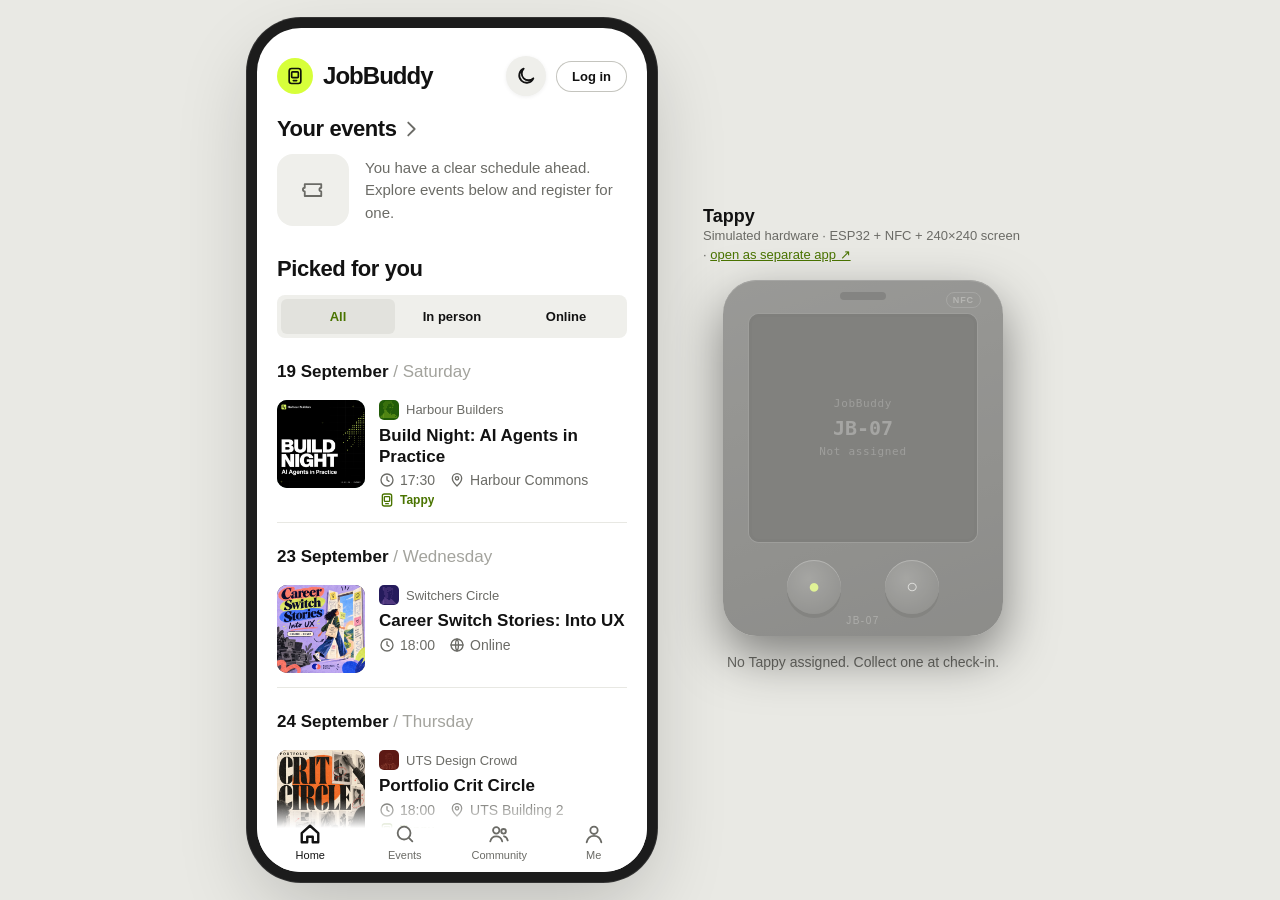
==== commit 292ffbb6: "Update prototype 2026-09-30 08:10" ====
--- a/index.html
+++ b/index.html
@@ -20,9 +20,9 @@
       <main id="app" class="app"></main>
       <nav id="nav" class="nav"></nav>
       <div id="toast" class="toast" role="status"></div>
-      <button id="badge-fab" class="badge-fab" data-a="badge-open" aria-label="Show badge">Badge</button>
+      <button id="badge-fab" class="badge-fab" data-a="badge-open" aria-label="Show Tappy">Tappy</button>
     </div>
-    <aside id="badge" class="badge-panel" aria-label="Simulated event badge"></aside>
+    <aside id="badge" class="badge-panel" aria-label="Simulated event Tappy"></aside>
   </div>
   <script type="module" src="js/app.js"></script>
 </body>
--- a/styles.css
+++ b/styles.css
@@ -342,3 +342,45 @@
 [data-theme="light"] .hero { background: linear-gradient(180deg, color-mix(in srgb, var(--c1) 55%, #fff) 0%, color-mix(in srgb, var(--c1) 18%, #fff) 60%, var(--bg) 100%); }
 [data-theme="light"] .live-pill { color: var(--tx); }
 @media (max-width: 860px) { [data-theme="light"] body { background: var(--bg); } [data-theme="light"] .badge-panel { background: #111; color: #fff; } }
+
+/* ---------- Luma-style home */
+.home-top { padding-top: 14px; }
+.brand { display: flex; align-items: center; gap: 10px; }
+.brand b { font-size: 24px; letter-spacing: -.04em; font-weight: 800; }
+.brand-dot { width: 36px; height: 36px; border-radius: 50%; background: var(--ac); color: var(--ac-ink); display: grid; place-items: center; }
+.brand-dot .ic { width: 20px; height: 20px; }
+.h2link { padding: 0; display: flex; align-items: center; gap: 4px; margin: 6px 0 12px; }
+.h2link .ic { color: var(--mu); }
+.empty-your { display: flex; gap: 16px; align-items: center; color: var(--mu); }
+.empty-your span { width: 72px; height: 72px; border-radius: 16px; background: var(--s2); display: grid; place-items: center; flex-shrink: 0; }
+.empty-your p { font-size: 15px; }
+.picked { margin: 30px 0 12px; }
+.mode-seg { margin-bottom: 4px; }
+.day { font-size: 17px; font-weight: 600; margin: 24px 0 10px; }
+.day span { color: var(--dim); font-weight: 400; }
+.lrow { display: flex; gap: 14px; width: 100%; padding: 8px 0 14px; border-bottom: 1px solid var(--line); margin-bottom: 6px; align-items: flex-start; }
+.lrow:last-child { border-bottom: 0; }
+.cover-th { width: 88px; height: 88px; border-radius: 10px; }
+.cover-th .cover-title { font-size: 12px; padding: 7px; } .cover-th .cover-mode { display: none; }
+.lrow-main { flex: 1; min-width: 0; display: grid; gap: 5px; }
+.lrow-host { display: flex; align-items: center; gap: 7px; font-size: 13px; color: var(--mu); }
+.lrow-host .av { border-radius: 5px; }
+.lrow-host > span:not(.av) { flex: 1; min-width: 0; white-space: nowrap; overflow: hidden; text-overflow: ellipsis; }
+.lrow-host .chip { margin: 0; }
+.price { font-style: normal; font-size: 12px; font-weight: 700; color: #2f9e44; background: #2f9e441f; padding: 2px 7px; border-radius: 5px; }
+.lrow b { font-size: 17px; line-height: 1.25; font-weight: 600; }
+.lrow-meta { display: flex; flex-wrap: wrap; gap: 4px 14px; font-size: 14px; color: var(--mu); }
+.lrow-meta span { display: inline-flex; align-items: center; gap: 5px; white-space: nowrap; max-width: 100%; overflow: hidden; text-overflow: ellipsis; }
+.lrow-meta .ic { width: 16px; height: 16px; }
+.badge-tag { color: var(--ac-tx); font-weight: 600; font-size: 12px; }
+.live-card.flush { margin: 0 0 18px; width: 100%; }
+
+/* ---------- auth + per-event badge picker */
+.auth { display: grid; gap: 12px; padding-top: 20px; }
+.brand-dot.big { width: 56px; height: 56px; border-radius: 16px; }
+.or { display: flex; align-items: center; gap: 12px; color: var(--mu); font-size: 13px; }
+.or::before, .or::after { content: ""; flex: 1; height: 1px; background: var(--line); }
+.linkish { color: var(--tx); font-weight: 700; text-decoration: underline; }
+.badge-preview { display: grid; justify-items: center; gap: 10px; text-align: center; margin: 4px 0 6px; }
+.mini-screen { width: 168px; height: 168px; border-radius: 14px; background: #050505; box-shadow: 0 0 0 8px #1d1d1d, 0 0 0 9px #3a3a3a; overflow: hidden; --ac-tx: #D7FF3A; }
+.mini-screen .bs { padding: 8px; } .mini-screen .bs b { font-size: 16px; } .mini-screen .bs small { color: #D7FF3A; }
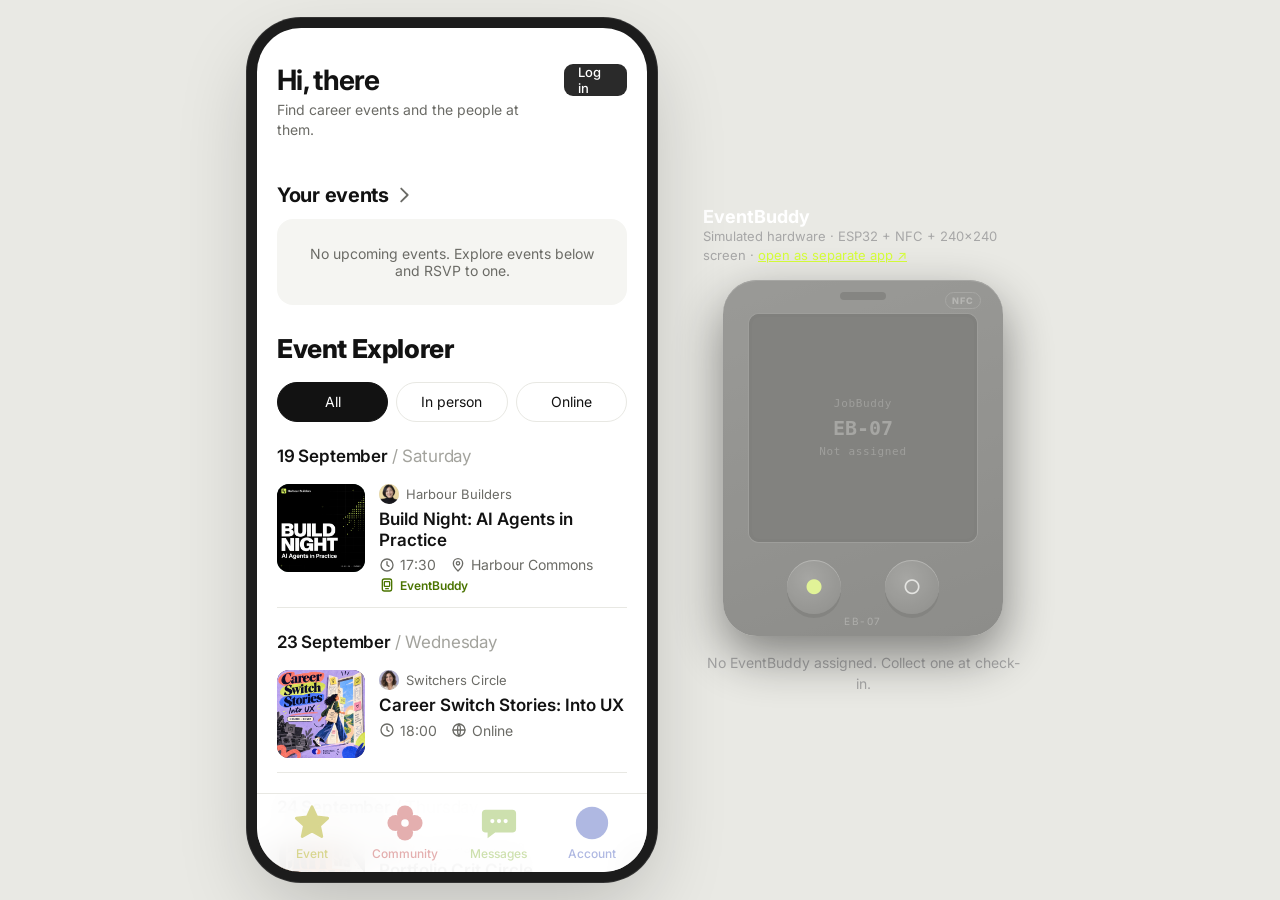
==== commit 58c6ed16: "Update prototype 2026-09-30 12:32" ====
--- a/index.html
+++ b/index.html
@@ -2,17 +2,20 @@
 <html lang="en">
 <head>
   <meta charset="utf-8">
-  <meta name="viewport" content="width=device-width,initial-scale=1,viewport-fit=cover">
-  <meta name="theme-color" content="#121212">
+  <meta name="viewport" content="width=device-width,initial-scale=1,minimum-scale=1,maximum-scale=1,user-scalable=no,viewport-fit=cover,interactive-widget=resizes-content">
+  <meta name="theme-color" content="#ffffff">
   <meta name="apple-mobile-web-app-capable" content="yes">
-  <meta name="apple-mobile-web-app-status-bar-style" content="black-translucent">
+  <meta name="apple-mobile-web-app-status-bar-style" content="default">
   <meta name="apple-mobile-web-app-title" content="JobBuddy">
   <title>JobBuddy</title>
   <link rel="manifest" href="manifest.webmanifest">
   <link rel="icon" href="icons/icon.svg" type="image/svg+xml">
   <link rel="apple-touch-icon" href="icons/icon-192.png">
+  <link rel="preconnect" href="https://fonts.googleapis.com">
+  <link rel="preconnect" href="https://fonts.gstatic.com" crossorigin>
+  <link href="https://fonts.googleapis.com/css2?family=Inter:wght@400;500;600;700;800&display=swap" rel="stylesheet">
   <link rel="stylesheet" href="styles.css">
-  <script>(function(){var p=localStorage.getItem("jobbuddy-theme")||"system";document.documentElement.dataset.theme=p==="system"?(matchMedia("(prefers-color-scheme: light)").matches?"light":"dark"):p;})();</script>
+  <script>document.documentElement.dataset.theme="light";</script>
 </head>
 <body>
   <div class="stage-wrap">
@@ -20,9 +23,9 @@
       <main id="app" class="app"></main>
       <nav id="nav" class="nav"></nav>
       <div id="toast" class="toast" role="status"></div>
-      <button id="badge-fab" class="badge-fab" data-a="badge-open" aria-label="Show Tappy">Tappy</button>
+      <button id="badge-fab" class="badge-fab" data-a="badge-open" aria-label="Show EventBuddy">EventBuddy</button>
     </div>
-    <aside id="badge" class="badge-panel" aria-label="Simulated event Tappy"></aside>
+    <aside id="badge" class="badge-panel" aria-label="Simulated event EventBuddy"></aside>
   </div>
   <script type="module" src="js/app.js"></script>
 </body>
--- a/styles.css
+++ b/styles.css
@@ -1,12 +1,20 @@
 /* JobBuddy — minimal dark UI (Spotify-inspired, own accent) */
 :root {
+  /* JoBuddy visual language (teammate design): white, Inter, black actions, green selection */
+  --bg: #ffffff; --s1: #f2f1ef; --s2: #e8e7e4; --s3: #dddcd8; --line: #e3e2df;
+  --tx: #111111; --mu: #77777c; --dim: #a3a3a8; --tx2: #3a3a3c;
+  --ac: #111111; --ac-ink: #ffffff; --warn: #e5484d;
+  --ac-tx: #2a8a45; --ac-soft: #e7f7ec; --ac-line: #b9b7b2; --field-line: #e3e2df;
+  --green: #4fcb6a; --green2: #22c55e; --pillg: #c3dc92;
+  --t-event: #d8d68f; --t-comm: #d98e8e; --t-msg: #b9d48c; --t-acc: #8e9bd6;
+  --page: #e9e8e5; --nav-fade: #fff; --chip-bg: #ffffffcc; --toast-bg: #111; --toast-tx: #fff; --sheet: #fff;
+  --r: 18px; --pad: 20px;
+  --font: "Inter", system-ui, -apple-system, "Segoe UI", sans-serif;
+}
+/* EventBuddy hardware keeps its dark look */
+.badge-app, .badge-panel, .device, .mini-screen {
   --bg: #121212; --s1: #181818; --s2: #242424; --s3: #2e2e2e; --line: #2a2a2a;
-  --tx: #ffffff; --mu: #a7a7a7; --dim: #6a6a6a;
-  --ac: #D7FF3A; --ac-ink: #10140a; --warn: #ff8a6b;
-  --ac-tx: #D7FF3A; --ac-soft: #2d3510; --ac-line: #5b6b2a; --tx2: #e0e0e0; --field-line: #3c3c3c;
-  --page: #000; --nav-fade: #000; --chip-bg: #0008; --toast-bg: #fff; --toast-tx: #121212; --sheet: var(--s1);
-  --r: 10px; --pad: 20px;
-  --font: "Inter", -apple-system, BlinkMacSystemFont, "SF Pro Display", "Segoe UI", sans-serif;
+  --tx: #fff; --mu: #a7a7a7; --ac: #D7FF3A; --ac-ink: #10140a; --ac-tx: #D7FF3A; --ac-soft: #2d3510; --ac-line: #5b6b2a;
 }
 * { box-sizing: border-box; margin: 0; -webkit-tap-highlight-color: transparent; }
 html, body { height: 100%; background: var(--page); color: var(--tx); font-family: var(--font); }
@@ -30,8 +38,8 @@
 .app::-webkit-scrollbar { display: none; }
 @media (max-width: 860px) {
   body { background: var(--bg); }
-  .stage-wrap { display: block; }
-  .phone { width: 100%; height: 100%; border-radius: 0; box-shadow: none; }
+  .stage-wrap { display: block; height: 100dvh; }
+  .phone, [data-theme="light"] .phone { width: 100%; height: 100%; border-radius: 0; box-shadow: none; }
   .app { padding-top: env(safe-area-inset-top); }
 }
 
@@ -44,7 +52,7 @@
 .bar .btn.small { justify-self: end; grid-column: 3; width: auto; }
 .icon-btn { width: 40px; height: 40px; border-radius: 50%; display: grid; place-items: center; background: var(--chip-bg); }
 .plain { padding: 0; }
-.spacer { height: 110px; }
+.spacer { height: calc(110px + env(safe-area-inset-bottom, 0px)); }
 .sticky { position: sticky; bottom: 0; padding: 16px var(--pad) calc(18px + env(safe-area-inset-bottom)); background: linear-gradient(transparent, var(--bg) 30%); display: grid; gap: 6px; z-index: 4; }
 .sec { margin: 28px var(--pad) 14px; font-size: 22px; }
 .eyebrow { font-size: 12px; letter-spacing: .12em; text-transform: uppercase; color: var(--ac-tx); font-weight: 700; }
@@ -141,6 +149,7 @@
 .toggle input:checked { background: var(--ac); }
 .toggle input:checked::after { left: 21px; background: var(--ac-ink); }
 .seg3 { display: grid; grid-template-columns: repeat(3, 1fr); background: var(--s2); border-radius: 8px; padding: 4px; }
+.seg3:has(> button:nth-child(2):last-child) { grid-template-columns: repeat(2, 1fr); }
 .seg3 button { padding: 10px 4px; text-align: center; border-radius: 6px; font-size: 13px; font-weight: 600; white-space: nowrap; overflow: hidden; text-overflow: ellipsis; }
 .seg3 button.on { background: var(--s3); color: var(--ac-tx); }
 .linked { display: flex; gap: 12px; align-items: center; margin-bottom: 16px; }
@@ -252,7 +261,7 @@
 .person-actions { display: grid; gap: 8px; }
 
 /* ---------- nav, toast, sheet */
-.nav { display: grid; grid-template-columns: repeat(4, 1fr); padding: 10px 6px calc(10px + env(safe-area-inset-bottom)); background: linear-gradient(transparent, var(--nav-fade) 40%); position: absolute; bottom: 0; left: 0; right: 0; z-index: 6; }
+.nav { display: grid; grid-template-columns: repeat(4, 1fr); padding: 10px 6px calc(10px + env(safe-area-inset-bottom)); background: var(--bg); border-top: 1px solid var(--line); position: absolute; bottom: 0; left: 0; right: 0; z-index: 6; }
 .nav[hidden] { display: none; }
 .nav button { display: grid; justify-items: center; gap: 4px; font-size: 11px; color: var(--mu); padding-top: 14px; }
 .nav button.on { color: var(--tx); }
@@ -365,7 +374,7 @@
 .lrow-main { flex: 1; min-width: 0; display: grid; gap: 5px; }
 .lrow-host { display: flex; align-items: center; gap: 7px; font-size: 13px; color: var(--mu); }
 .lrow-host .av { border-radius: 5px; }
-.lrow-host > span:not(.av) { flex: 1; min-width: 0; white-space: nowrap; overflow: hidden; text-overflow: ellipsis; }
+.lrow-host > span:not(.av):not(.ph) { flex: 1; min-width: 0; white-space: nowrap; overflow: hidden; text-overflow: ellipsis; }
 .lrow-host .chip { margin: 0; }
 .price { font-style: normal; font-size: 12px; font-weight: 700; color: #2f9e44; background: #2f9e441f; padding: 2px 7px; border-radius: 5px; }
 .lrow b { font-size: 17px; line-height: 1.25; font-weight: 600; }
@@ -384,3 +393,306 @@
 .badge-preview { display: grid; justify-items: center; gap: 10px; text-align: center; margin: 4px 0 6px; }
 .mini-screen { width: 168px; height: 168px; border-radius: 14px; background: #050505; box-shadow: 0 0 0 8px #1d1d1d, 0 0 0 9px #3a3a3a; overflow: hidden; --ac-tx: #D7FF3A; }
 .mini-screen .bs { padding: 8px; } .mini-screen .bs b { font-size: 16px; } .mini-screen .bs small { color: #D7FF3A; }
+
+/* ---------- photos, connections */
+.ph { display: inline-block; border-radius: 50%; overflow: hidden; flex-shrink: 0; background: var(--s3); }
+.ph img { width: 100%; height: 100%; object-fit: cover; display: block; }
+.ph.anon { display: inline-grid; place-items: center; font-weight: 800; color: var(--mu); }
+.faces { display: inline-flex; }
+.faces .ph { margin-right: -7px; box-shadow: 0 0 0 2px var(--bg); }
+.conn-line { display: flex; align-items: center; gap: 12px; font-size: 13px; color: var(--mu); margin-top: 2px; }
+.conn-going { display: flex; align-items: center; gap: 18px; padding: 12px 14px; background: var(--s1); border-radius: var(--r); margin-bottom: 12px; }
+.conn-going b { display: block; font-size: 15px; }
+.stack .ph { margin-right: -10px; box-shadow: 0 0 0 3px var(--bg); }
+.conn-tag { font-style: normal; font-size: 10px; font-weight: 700; color: var(--ac-tx); background: var(--ac-soft); padding: 2px 6px; border-radius: 4px; vertical-align: 2px; margin-left: 4px; }
+.conn-strip { display: flex; gap: 14px; overflow-x: auto; padding: 4px 0 14px; scrollbar-width: none; }
+.conn-strip button { display: grid; justify-items: center; gap: 4px; }
+.photo-row { display: flex; gap: 14px; align-items: center; margin: -4px 0 18px; }
+.photo-row .linkish { font-size: 13px; margin-top: 4px; }
+.two-av { display: grid; grid-template-columns: 1fr 1fr; gap: 10px; }
+.two-av > div { background: var(--s1); border-radius: var(--r); padding: 14px; display: grid; justify-items: center; gap: 8px; text-align: center; }
+.me-hero .ph { border-radius: 50%; }
+.feed { margin-top: 12px; }
+.pills.scroll.flush { padding: 0 0 4px; margin-bottom: 4px; }
+.post small .ic, .pill .ic { width: 12px; height: 12px; vertical-align: -1px; margin-right: 3px; }
+.help { display: inline-flex; align-items: center; gap: 6px; }
+.help .ic { width: 15px; height: 15px; }
+.post footer { justify-content: flex-start; gap: 8px; }
+.stats.four { grid-template-columns: repeat(4, 1fr); gap: 6px; }
+.stats.four > * { padding: 12px 4px; } .stats.four b { font-size: 20px; } .stats.four small { font-size: 11px; }
+
+/* ---------- growth */
+.lv-chip { display: flex; flex-direction: column; align-items: flex-end; font-size: 12px; font-weight: 800; color: var(--ac-tx); }
+.lv-chip span { font-size: 11px; color: var(--mu); font-weight: 600; }
+.lv-card { display: grid; grid-template-columns: 1fr auto; gap: 6px 10px; width: 100%; padding: 16px; border-radius: 14px; background: var(--ac-soft); text-align: left; }
+.lv-card small { color: var(--ac-tx); font-weight: 700; letter-spacing: .06em; font-size: 11px; }
+.lv-card > div:first-child b { display: block; font-size: 20px; }
+.lv-card > span { font-weight: 800; align-self: center; }
+.lv-card .lvbar, .lv-card > small:last-child { grid-column: 1 / -1; }
+.lv-card > small:last-child { letter-spacing: 0; font-weight: 500; color: var(--mu); }
+.lvbar { height: 6px; border-radius: 6px; background: var(--s3); overflow: hidden; }
+.lvbar i { display: block; height: 100%; background: var(--ac); }
+[data-theme="light"] .lvbar i { background: #7fae00; }
+.lv-hero { padding: 22px; border-radius: 16px; background: var(--s2); display: grid; gap: 8px; }
+.lv-hero small { color: var(--ac-tx); font-weight: 800; letter-spacing: .1em; font-size: 11px; }
+.lv-hero b { font-size: 32px; letter-spacing: -.03em; }
+.lv-hero span { color: var(--mu); font-size: 14px; }
+.levels { list-style: none; padding: 0; display: grid; gap: 6px; }
+.levels li { display: grid; grid-template-columns: 28px 1fr auto; align-items: center; gap: 10px; padding: 8px 10px; border-radius: 8px; color: var(--mu); }
+.levels li span { width: 24px; height: 24px; border-radius: 50%; background: var(--s3); display: grid; place-items: center; font-size: 12px; font-weight: 800; }
+.levels li.done { color: var(--tx); } .levels li.now { background: var(--ac-soft); color: var(--tx); }
+.levels li.now span, .levels li.done span { background: var(--ac); color: var(--ac-ink); }
+.rules-list { list-style: none; padding: 0; }
+.rules-list li, .ledger { display: flex; justify-content: space-between; padding: 11px 0; border-bottom: 1px solid var(--line); font-size: 14px; }
+.rules-list b, .ledger b { color: var(--ac-tx); } .ledger b.neg { color: var(--warn); }
+
+/* ---------- tools */
+.tool { display: flex; align-items: center; gap: 14px; width: 100%; padding: 14px; background: var(--s1); border-radius: var(--r); margin-bottom: 8px; }
+.tool-ico { width: 42px; height: 42px; border-radius: 10px; background: var(--ac-soft); color: var(--ac-tx); display: grid; place-items: center; }
+.usage { display: grid; grid-template-columns: 1fr 1fr; gap: 8px; margin: 14px 0; }
+.usage > div { background: var(--s2); border-radius: var(--r); padding: 14px; } .usage b { font-size: 24px; }
+.upload { display: grid; justify-items: center; gap: 4px; padding: 26px; border: 2px dashed var(--field-line); border-radius: 14px; margin-bottom: 8px; }
+.upload .ic { width: 34px; height: 34px; color: var(--ac-tx); }
+.cv-score { display: flex; align-items: baseline; gap: 6px; padding: 18px; background: var(--s2); border-radius: 14px; }
+.cv-score b { font-size: 48px; color: var(--ac-tx); letter-spacing: -.04em; }
+.prac { padding: 6px 0 14px; border-bottom: 1px solid var(--line); }
+
+/* ---------- comments sheet */
+.sheet.left { justify-items: stretch; text-align: left; max-height: 80%; overflow-y: auto; }
+.sheet-title { font-size: 18px; }
+.clist { display: grid; gap: 14px; margin: 6px 0; }
+.cmt { display: flex; gap: 10px; } .cmt p { font-size: 14px; margin-top: 2px; }
+.cinput { display: flex; gap: 8px; align-items: center; } .cinput .field { padding: 12px; font-size: 14px; }
+
+/* ---------- growth help overlay */
+.help-btn { background: var(--s2); }
+.help-btn.sm { width: 30px; height: 30px; margin-left: 8px; vertical-align: middle; }
+.help-btn.sm .ic { width: 18px; height: 18px; }
+.lv-card { cursor: pointer; } .lv-card > span { display: flex; align-items: center; }
+.help-overlay { position: absolute; inset: 0; z-index: 40; background: var(--bg); overflow-y: auto; animation: up .28s ease-out; }
+.lead-sm { color: var(--mu); font-size: 15px; margin: 4px 0 18px; }
+.flow3 { display: grid; grid-template-columns: 1fr auto 1fr auto 1fr; align-items: center; gap: 4px; }
+.flow3 > div { background: var(--s1); border-radius: 12px; padding: 12px 8px; text-align: center; display: grid; gap: 3px; }
+.flow3 span { font-size: 20px; color: var(--ac-tx); } .flow3 b { font-size: 13px; } .flow3 small { font-size: 11px; }
+.flow3 i { font-style: normal; color: var(--mu); }
+.track { position: relative; height: 70px; margin: 10px 12px 6px; }
+.track-bar { position: absolute; left: 0; right: 0; top: 30px; height: 8px; border-radius: 8px; background: var(--s3); overflow: hidden; }
+.track-bar i { display: block; height: 100%; background: linear-gradient(90deg, #9fd81f, var(--ac)); }
+.track-node { position: absolute; top: 22px; transform: translateX(-50%); }
+.track-node span { width: 24px; height: 24px; border-radius: 50%; display: grid; place-items: center; font-size: 11px; font-weight: 800; background: var(--s3); color: var(--mu); box-shadow: 0 0 0 3px var(--bg); }
+.track-node.on span { background: var(--ac); color: var(--ac-ink); }
+.track-you { position: absolute; top: 0; transform: translateX(-50%); text-align: center; line-height: 1; }
+.track-you b { font-size: 11px; background: var(--tx); color: var(--bg); padding: 3px 6px; border-radius: 5px; }
+.track-you small { font-size: 10px; margin-top: 34px; }
+.level-cards { list-style: none; padding: 0; display: grid; gap: 8px; margin-top: 8px; }
+.level-cards li { background: var(--s1); border-radius: 12px; padding: 12px 14px; color: var(--mu); }
+.level-cards li > div { display: flex; align-items: center; gap: 10px; }
+.level-cards li > div small { margin-left: auto; }
+.level-cards span { width: 24px; height: 24px; border-radius: 50%; display: grid; place-items: center; font-size: 12px; font-weight: 800; background: var(--s3); }
+.level-cards p { font-size: 13px; margin: 6px 0 0 34px; }
+.level-cards li.done, .level-cards li.now { color: var(--tx); }
+.level-cards li.done span, .level-cards li.now span { background: var(--ac); color: var(--ac-ink); }
+.level-cards li.now { box-shadow: inset 0 0 0 2px var(--ac); background: var(--ac-soft); }
+.pts-table { width: 100%; border-collapse: collapse; font-size: 14px; }
+.pts-table th { text-align: left; font-size: 11px; letter-spacing: .08em; text-transform: uppercase; color: var(--mu); padding: 6px 0; border-bottom: 1px solid var(--line); }
+.pts-table th:last-child, .pts-table td:last-child { text-align: right; }
+.pts-table td { padding: 11px 0; border-bottom: 1px solid var(--line); }
+.pts-table td span { margin-right: 10px; }
+.pts-table td:last-child { white-space: nowrap; }
+.pts-table b { color: var(--ac-tx); margin-right: 8px; }
+.mini-bar { display: inline-block; height: 6px; border-radius: 6px; background: var(--ac); vertical-align: middle; }
+.week { background: var(--s1); border-radius: 14px; padding: 14px; display: grid; gap: 8px; }
+.week-row { display: grid; grid-template-columns: 26px 1fr auto; align-items: center; font-size: 14px; }
+.week-row small { color: var(--tx); font-size: 14px; } .week-row b { color: var(--ac-tx); }
+.stacked { display: flex; height: 14px; border-radius: 8px; overflow: hidden; gap: 2px; margin-top: 6px; }
+.stacked i { display: block; } .stacked .c0 { background: #D7FF3A; } .stacked .c1 { background: #7CE0C3; } .stacked .c2 { background: #8FB8FF; } .stacked .c3 { background: #E7A6FF; } .stacked .c4 { background: #FFD166; }
+.week-sum { font-size: 14px; color: var(--mu); } .week-sum b { color: var(--tx); }
+.two-bars { display: grid; gap: 12px; }
+.two-bars > div { display: grid; grid-template-columns: 1fr auto; gap: 4px 10px; align-items: center; }
+.two-bars small { grid-column: 1 / -1; }
+.hbar { height: 10px; border-radius: 10px; background: var(--s3); overflow: hidden; }
+.hbar i { display: block; height: 100%; background: #8FB8FF; } .hbar i.full { background: var(--ac); }
+
+/* ---------- camera scanner */
+.scanner { position: absolute; inset: 0; z-index: 45; background: #000; display: grid; place-items: center; align-content: center; gap: 22px; color: #fff; }
+.scanner video { position: absolute; inset: 0; width: 100%; height: 100%; object-fit: cover; opacity: .9; }
+.scanner > *:not(video) { position: relative; }
+.scanner p { font-weight: 700; text-shadow: 0 2px 8px #000; }
+.scanner .btn { background: #000a; box-shadow: inset 0 0 0 1px #fff8; color: #fff; }
+.reticle { width: 230px; height: 230px; position: relative; display: grid; place-items: center; }
+.reticle i { position: absolute; width: 40px; height: 40px; border: 4px solid #fff; }
+.reticle i:nth-child(1) { top: 0; left: 0; border-right: 0; border-bottom: 0; border-radius: 14px 0 0 0; }
+.reticle i:nth-child(2) { top: 0; right: 0; border-left: 0; border-bottom: 0; border-radius: 0 14px 0 0; }
+.reticle i:nth-child(3) { bottom: 0; left: 0; border-right: 0; border-top: 0; border-radius: 0 0 0 14px; }
+.reticle i:nth-child(4) { bottom: 0; right: 0; border-left: 0; border-top: 0; border-radius: 0 0 14px 0; }
+.reticle.found i { border-color: #D7FF3A; }
+.reticle b { background: #D7FF3A; color: #10140a; padding: 8px 14px; border-radius: 99px; }
+.scanline { position: absolute; left: 12px; right: 12px; height: 2px; background: #D7FF3A; box-shadow: 0 0 12px #D7FF3A; animation: scanmove 1.6s ease-in-out infinite alternate; }
+@keyframes scanmove { from { top: 14px; } to { top: 214px; } }
+
+/* overlays stay pinned to the phone viewport even when the page is scrolled */
+.phone { transform: translateZ(0); }
+.scrim, .sheet, .help-overlay, .scanner { position: fixed; }
+
+
+/* =================================================================
+   JoBuddy skin — visual language from the teammate prototype
+   ================================================================= */
+body { background: var(--page); }
+h1 { font-size: 28px; font-weight: 700; letter-spacing: -.025em; line-height: 1.15; }
+h2 { font-size: 20px; font-weight: 700; letter-spacing: -.015em; }
+h3 { font-size: 16px; font-weight: 600; letter-spacing: -.01em; }
+.phone { box-shadow: 0 30px 80px rgba(0,0,0,.18), 0 0 0 10px #1c1c1e; }
+.top { padding: 22px var(--pad) 14px; align-items: flex-start; }
+.icon-btn { background: var(--s1); box-shadow: none !important; }
+.icon-btn.dark { background: var(--tx); color: #fff; }
+.bar { background: linear-gradient(var(--bg) 70%, #fff0); }
+.bar.float .icon-btn { background: #ffffffe6; }
+
+/* buttons */
+.btn { height: 52px; padding: 0 22px; border-radius: 26px; font-weight: 600; background: #fff; box-shadow: inset 0 0 0 1px var(--line) !important; }
+.btn.primary { background: var(--tx); color: #fff; box-shadow: none !important; }
+.btn.ghost { background: var(--s1); box-shadow: none !important; }
+.btn.small { height: 32px; padding: 0 14px; border-radius: 9px; font-size: 13px; font-weight: 500; background: #fff; }
+.btn.small.primary { background: var(--tx2); color: #fff; }
+.link.danger { color: var(--warn); }
+.demo { border-radius: 16px; border: 1.5px dashed #b9b7b2; color: var(--tx2); }
+.demo span { background: var(--s2); color: var(--tx2); }
+
+/* chips & pills */
+.pill { height: 40px; display: inline-flex; align-items: center; gap: 6px; padding: 0 16px; border-radius: 20px; background: #fff; border: 1px solid #d4d3d0; font-weight: 400; }
+.pill.on { background: var(--tx) !important; color: #fff !important; border-color: var(--tx); }
+.pill.on::before { content: ""; width: 12px; height: 12px; background: currentColor; -webkit-mask: url("data:image/svg+xml,%3Csvg xmlns='http://www.w3.org/2000/svg' viewBox='0 0 24 24' fill='none' stroke='black' stroke-width='3' stroke-linecap='round' stroke-linejoin='round'%3E%3Cpath d='M5 12.5l4.5 4.5L19 7.5'/%3E%3C/svg%3E") center/contain no-repeat; mask: url("data:image/svg+xml,%3Csvg xmlns='http://www.w3.org/2000/svg' viewBox='0 0 24 24' fill='none' stroke='black' stroke-width='3' stroke-linecap='round' stroke-linejoin='round'%3E%3Cpath d='M5 12.5l4.5 4.5L19 7.5'/%3E%3C/svg%3E") center/contain no-repeat; }
+i.pill { height: 30px; }
+.chip { height: 22px; line-height: 16px; padding: 3px 10px; border-radius: 6px; font-size: 11px; font-weight: 600; background: var(--s2); color: var(--tx2); }
+.chip-going, .chip-checkedin { background: var(--pillg) !important; color: #2c3b14 !important; }
+.chip-pending { background: #fff3c4 !important; color: #6b5500 !important; }
+.chip-declined { background: #fde2e2 !important; color: #b3261e !important; }
+.chip-attended { background: var(--s2) !important; color: var(--mu) !important; }
+.tag { display: inline-flex; align-items: center; height: 30px; padding: 0 10px; border-radius: 7px; background: var(--tx2); color: #fff; font-size: 13px; font-style: normal; }
+.otag { display: inline-flex; align-items: center; height: 28px; padding: 0 12px; border-radius: 14px; border: 1px solid var(--tx2); font-size: 12px; white-space: nowrap; font-style: normal; }
+.tags { color: var(--mu) !important; }
+.conn-tag { color: #2c3b14; background: var(--pillg); }
+.price { color: #2c3b14; background: var(--pillg); }
+.badge-tag { color: var(--ac-tx); }
+
+/* segmented: big green (seg) and outlined pills (seg2) */
+.seg { display: grid; grid-template-columns: 1fr 1fr; gap: 10px; margin: 0 0 18px; }
+.seg button { height: 52px; border-radius: 14px; background: var(--s2); font-weight: 600; text-align: center; }
+.seg button.on { background: var(--green); color: #111; }
+.seg.net button.on { background: var(--green2); }
+.seg3, .seg2 { display: grid; grid-auto-flow: column; grid-auto-columns: 1fr; gap: 8px; background: none; padding: 0; margin: 18px 0; }
+.seg3 button, .seg2 button { height: 40px; border-radius: 20px; border: 1px solid var(--line); font-size: 14px; font-weight: 400; position: relative; text-align: center; }
+.seg3 button.on, .seg2 button.on { background: var(--tx); color: #fff; border-color: var(--tx); }
+.cnt { position: absolute; top: -6px; right: 8px; min-width: 20px; height: 20px; border-radius: 10px; background: var(--warn); color: #fff; font-size: 11px; font-weight: 700; display: grid; place-items: center; padding: 0 5px; font-style: normal; }
+.tabs { gap: 8px; border: 0; }
+.tabs button { flex: 1; height: 40px; padding: 0 10px; border-radius: 20px; border: 1px solid var(--line); font-weight: 400; font-size: 14px; color: var(--tx); margin: 0; white-space: nowrap; }
+.tabs button.on { background: var(--tx); color: #fff; border-color: var(--tx); }
+
+/* grainy gradient art */
+.art { position: relative; overflow: hidden; background-color: #ccc; }
+.art::after { content: ""; position: absolute; inset: 0; background-image: url("data:image/svg+xml,%3Csvg xmlns='http://www.w3.org/2000/svg' width='160' height='160'%3E%3Cfilter id='n'%3E%3CfeTurbulence type='fractalNoise' baseFrequency='.9' numOctaves='2' stitchTiles='stitch'/%3E%3CfeColorMatrix values='0 0 0 0 1 0 0 0 0 1 0 0 0 0 1 0 0 0 .55 0'/%3E%3C/filter%3E%3Crect width='100%25' height='100%25' filter='url(%23n)'/%3E%3C/svg%3E"); mix-blend-mode: soft-light; opacity: .9; pointer-events: none; }
+.art.heroart { height: 190px; border-radius: 26px; margin: 18px 0 6px; }
+.art.banner { height: 170px; border-radius: 20px; margin-bottom: 4px; }
+
+/* cards & lists */
+.card-soft { background: var(--s1); border-radius: 20px; padding: 18px; margin-bottom: 14px; }
+.card-white { background: #fff; border: 1px solid var(--line); border-radius: 20px; padding: 18px; margin-bottom: 14px; }
+.list-item { display: flex; align-items: center; gap: 14px; padding: 14px; border-radius: 18px; background: var(--s1); margin-bottom: 10px; width: 100%; text-align: left; color: var(--tx); text-decoration: none; }
+.list-item .grow { flex: 1; min-width: 0; }
+.list-item h3 { margin: 0; font-size: 16px; }
+.list-item small { font-size: 12px; }
+.list-item > .ic:last-child { color: var(--mu); }
+.lead-ico { width: 40px; height: 40px; border-radius: 12px; background: #fff; display: grid; place-items: center; flex: 0 0 auto; }
+.row:active { background: none; }
+.post { background: #fff; border: 1px solid var(--line); border-radius: 20px; padding: 18px; }
+.post p { color: #4a4a4e; font-size: 14px; line-height: 1.55; }
+.post header b { font-size: 15px; }
+.help { background: #fff; border: 1px solid var(--line); color: var(--tx); font-weight: 500; height: 36px; padding: 0 14px; border-radius: 18px; }
+.help.on { background: var(--tx); color: #fff; border-color: var(--tx); }
+.msg, .conn-going, .tool, .two-av > div, .level-cards li, .week, .flow3 > div, .badge-link { background: var(--s1); border-radius: 18px; }
+.stats > *, .usage > div, .info-grid > div, .rules div, .public-card, .pass, .state-box, .lv-hero, .cv-score, .code span { background: var(--s1); border-radius: 18px; }
+.state-box { border-left: 0; }
+.tool-ico, .reward-ico { background: #fff; color: var(--tx); border-radius: 12px; }
+.lv-card { background: #1c1c1e; color: #fff; border-radius: 20px; }
+.lv-card small { color: #d6f36b; } .lv-card > small:last-child { color: #bbb; }
+.lv-card .lvbar { background: #3a3a3c; } .lv-card .lvbar i, .lvbar i { background: var(--green2) !important; }
+.lv-card .help-btn { background: #3a3a3c; color: #fff; }
+.lv-chip { color: var(--ac-tx); }
+.levels li.now, .level-cards li.now { background: var(--ac-soft); box-shadow: none; }
+.levels li.now span, .levels li.done span, .level-cards li.done span, .level-cards li.now span, .track-node.on span { background: var(--green2); color: #fff; }
+.prompt-card { background: var(--green2) !important; color: #0c2a14; border-radius: 22px; }
+.prompt-card small { color: #0c2a14; }
+.feature { border-radius: 22px; background: #e6e3df; padding: 22px; }
+.note { padding: 14px 16px; border-radius: 12px; background: var(--s1); align-items: center; }
+.empty { padding: 26px; background: var(--s1); border-radius: 16px; }
+.hero { background: linear-gradient(180deg, color-mix(in srgb, var(--c1) 45%, #fff) 0%, #fff 100%) !important; }
+.cover-art { box-shadow: 0 16px 40px #0002; border-radius: 16px; }
+.cover-th, .cover-sm { border-radius: 12px; }
+.lrow { border-bottom: 1px solid var(--line); }
+.wall-tile { background: var(--s1); border-radius: 18px; }
+.stage .btn { background: #fff; color: var(--tx); height: 40px; }
+
+/* forms */
+.field { border-radius: 12px; border: 1px solid var(--line); background: #fff; font-size: 15px; min-height: 50px; }
+.field:focus { border-color: var(--tx); }
+.search { height: 46px; border-radius: 23px; background: var(--s2) !important; padding: 0 18px; margin: 0 0 16px; color: var(--tx); }
+.search input { font-size: 14px; color: var(--tx); }
+.pad > .search { margin: 0 0 16px; }
+.toggle input:checked { background: var(--green2); }
+.toggle input:checked::after { background: #fff; left: 21px; }
+.progress i, .timeline li.now::before, .steps li.now::before, .steps li.done::before, .kdot, .big-check { background: var(--green2); }
+.big-check { color: #fff; }
+.timeline li.now, .agenda li.now { color: var(--ac-tx); }
+.agenda .chip { background: var(--pillg); color: #2c3b14; }
+.scan { background: #1a1a1a; color: #fff; border: 0; border-radius: 28px; }
+.scan .ic { color: #fff; }
+
+/* tab bar — coloured filled icons */
+.nav { background: rgba(255,255,255,.92); backdrop-filter: blur(14px); -webkit-backdrop-filter: blur(14px); border-top: 1px solid var(--line); padding: 10px 8px calc(10px + env(safe-area-inset-bottom)); }
+.nav button { padding-top: 0; gap: 4px; font-size: 12px; font-weight: 500; opacity: .7; position: relative; }
+.nav button.on { opacity: 1; }
+.nav button svg { width: 38px; height: 38px; }
+.nav .cnt { right: 22%; top: -2px; }
+.fab { background: var(--tx); color: #fff; box-shadow: 0 8px 20px #0003; }
+
+/* avatars: soft coloured ring like the teammate’s emoji avatars */
+.ph { box-shadow: inset 0 0 0 1.5px #0001; }
+.toast { border-radius: 22px; left: 50%; right: auto; transform: translate(-50%, 10px); white-space: nowrap; max-width: 92%; overflow: hidden; text-overflow: ellipsis; }
+.toast.show { transform: translate(-50%, 0); }
+.sheet { border-radius: 28px 28px 0 0; }
+.sheet .grab { background: #d4d3d0; }
+.scrim { background: rgba(0,0,0,.45); }
+
+/* home header */
+.hi h1 { font-size: 28px; }
+.hi .sub { color: var(--mu); font-size: 14px; line-height: 1.45; margin-top: 4px; }
+.explorer { font-size: 26px; font-weight: 800; margin: 28px 0 0; }
+
+/* account name card */
+.namecard { background: #1c1c1e; color: #fff; border-radius: 20px; padding: 18px; margin: 14px 0; }
+.namecard small { color: #aaa; } .namecard b { color: #d6f36b; font-size: 16px; display: block; margin-top: 6px; }
+
+/* chat */
+.bubbles { display: flex; flex-direction: column; gap: 8px; padding-bottom: 90px; }
+.bub { max-width: 78%; padding: 10px 14px; border-radius: 18px; background: var(--s1); font-size: 14px; line-height: 1.4; }
+.bub.me { align-self: flex-end; background: var(--tx); color: #fff; }
+.composer { position: sticky; bottom: 0; display: flex; gap: 8px; padding: 10px 14px calc(env(safe-area-inset-bottom) + 12px); background: #fff; border-top: 1px solid var(--line); z-index: 4; }
+.composer input { flex: 1; height: 44px; border-radius: 22px; border: 1px solid var(--line); padding: 0 16px; outline: none; }
+.composer button { width: 44px; height: 44px; border-radius: 50%; background: var(--tx); color: #fff; display: grid; place-items: center; }
+.unread { min-width: 20px; height: 20px; border-radius: 10px; background: var(--warn); color: #fff; font-size: 11px; font-weight: 700; display: grid; place-items: center; padding: 0 5px; font-style: normal; }
+.top h1 { flex: 1; min-width: 0; }
+.lv-chip { white-space: nowrap; flex-shrink: 0; padding-top: 6px; }
+@media (max-width: 860px) { .badge-panel { box-shadow: none; } body.badge-open .badge-panel { box-shadow: 0 -20px 50px #0006; } }
+.bar b { font-weight: 600; }
+
+/* PWA fix (same pattern as 商单助手 / 投资助手): on phones the bottom nav is fixed to the viewport,
+   not absolutely positioned inside a height:100%/dvh container, so iOS standalone can't lift it. */
+@media (max-width: 860px) {
+  html, body { height: 100%; overflow: hidden; overscroll-behavior: none; }
+  .stage-wrap { position: fixed; inset: 0; height: auto; }
+  .phone, [data-theme="light"] .phone { position: fixed; inset: 0; width: auto; height: auto; transform: none; border-radius: 0; }
+  .app { padding-bottom: 0; }
+  .nav { position: fixed; left: 0; right: 0; bottom: 0; z-index: 20; padding-bottom: calc(10px + env(safe-area-inset-bottom)); }
+  .toast { position: fixed; }
+}
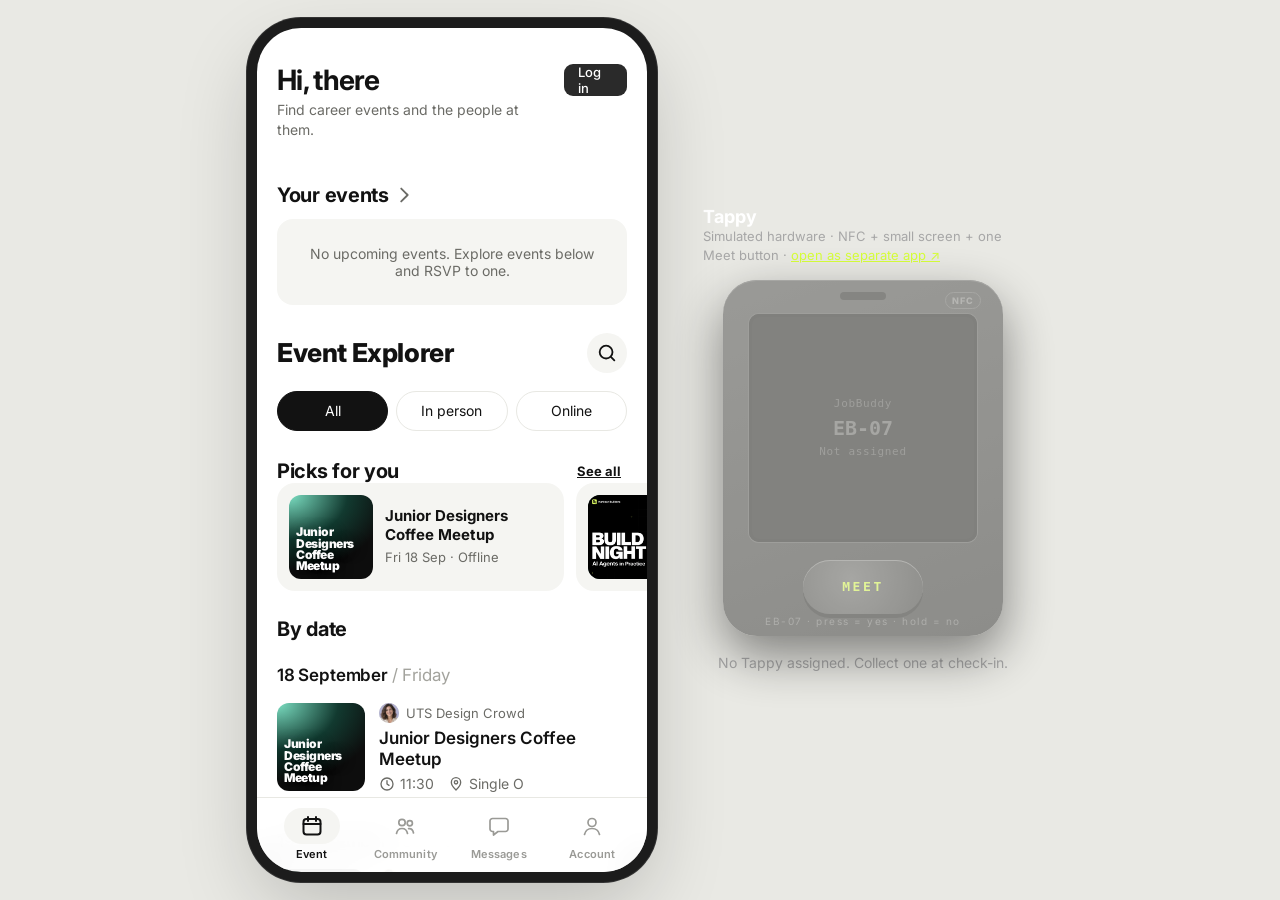
==== commit 1156385f: "Rename EventBuddy to Tappy, horizontal Picks cards, hide floating device on mobile, distinct status " ====
--- a/index.html
+++ b/index.html
@@ -23,9 +23,9 @@
       <main id="app" class="app"></main>
       <nav id="nav" class="nav"></nav>
       <div id="toast" class="toast" role="status"></div>
-      <button id="badge-fab" class="badge-fab" data-a="badge-open" aria-label="Show EventBuddy">EventBuddy</button>
+      <button id="badge-fab" class="badge-fab" data-a="badge-open" aria-label="Show Tappy">Tappy</button>
     </div>
-    <aside id="badge" class="badge-panel" aria-label="Simulated event EventBuddy"></aside>
+    <aside id="badge" class="badge-panel" aria-label="Simulated event Tappy"></aside>
   </div>
   <script type="module" src="js/app.js"></script>
 </body>
--- a/styles.css
+++ b/styles.css
@@ -696,3 +696,168 @@
   .nav { position: fixed; left: 0; right: 0; bottom: 0; z-index: 20; padding-bottom: calc(10px + env(safe-area-inset-bottom)); }
   .toast { position: fixed; }
 }
+
+/* Event/recap hero: let the gradient run up under the status bar (no white strip) */
+@media (max-width: 860px) {
+  .hero { margin-top: calc(-1 * env(safe-area-inset-top)); padding-top: calc(76px + env(safe-area-inset-top)); }
+  .bar.float { top: env(safe-area-inset-top); }
+}
+.hero { background: linear-gradient(180deg, color-mix(in srgb, var(--c1) 50%, #fff) 0%, color-mix(in srgb, var(--c1) 22%, #fff) 45%, #fff 100%) !important; }
+
+.ph.emo { display: inline-grid; place-items: center; line-height: 1; font-family: "Apple Color Emoji", "Segoe UI Emoji", "Noto Color Emoji", sans-serif; }
+
+.pts-pair { display: grid; grid-template-columns: 1fr 1fr; gap: 10px; margin-top: 10px; }
+.pts-pair > div { background: var(--s1); border-radius: 18px; padding: 14px; }
+.pts-pair b { font-size: 24px; display: block; } .pts-pair small { color: var(--tx); font-weight: 600; }
+.pts-pair i { font-style: normal; font-size: 12px; color: var(--mu); display: block; margin-top: 4px; }
+.ledger small { font-size: 11px; }
+.lv-chip span { white-space: nowrap; }
+
+/* pods */
+.pod-faces { position: relative; flex: 0 0 auto; display: block; }
+.pod-faces > span { position: absolute; } .pod-faces .ph { box-shadow: 0 0 0 2px #fff; }
+.pod-members { display: flex; gap: 12px; overflow-x: auto; margin: 14px 0 0; scrollbar-width: none; }
+.pod-members > * { display: grid; justify-items: center; gap: 4px; }
+.todo { display: flex; align-items: center; gap: 12px; padding: 12px 0; border-bottom: 1px solid var(--line); width: 100%; text-align: left; }
+.todo .t { flex: 1; font-size: 15px; } .todo small { font-size: 12px; }
+.box { width: 22px; height: 22px; border-radius: 6px; border: 2px solid var(--tx2); display: grid; place-items: center; flex: 0 0 auto; }
+.box .ic { width: 14px; height: 14px; }
+.todo.on .box { background: var(--tx); color: #fff; border-color: var(--tx); }
+.todo.on .t { text-decoration: line-through; color: var(--mu); }
+.ev-share { display: flex; gap: 12px; align-items: center; width: 100%; padding: 10px; border-radius: 14px; background: #fff; border: 1px solid var(--line); text-align: left; color: var(--tx); }
+.ev-share span { min-width: 0; } .ev-share b { display: block; font-size: 14px; }
+.ev-bub { max-width: 86%; } .ev-bub small { margin-bottom: 6px; } .bub.me.ev-bub small { color: #ccc; }
+.composer .share-btn { width: 44px; height: 44px; border-radius: 50%; background: var(--s1); color: var(--tx); display: grid; place-items: center; flex: 0 0 auto; }
+.bar:has(> .btn.small) { grid-template-columns: 44px 1fr auto; }
+.bar .btn.small { white-space: nowrap; }
+.composer { position: fixed; left: 0; right: 0; bottom: 0; }
+
+/* pod chat: WeChat-style + panel */
+.composer-wrap { position: fixed; left: 0; right: 0; bottom: 0; z-index: 4; background: #f7f7f5; border-top: 1px solid var(--line); }
+.composer-wrap .composer { position: static; background: #f7f7f5; border-top: 0; padding-bottom: calc(env(safe-area-inset-bottom) + 12px); }
+.composer-wrap:has(.plus-panel) .composer { padding-bottom: 10px; }
+.composer .plus-btn { width: 40px; height: 40px; border-radius: 50%; background: transparent; color: var(--tx); box-shadow: inset 0 0 0 1.8px var(--tx); display: grid; place-items: center; flex: 0 0 auto; align-self: center; transition: transform .2s; }
+.composer .plus-btn.on { transform: rotate(45deg); }
+.plus-panel { display: grid; grid-template-columns: repeat(4, 1fr); gap: 14px 10px; padding: 14px 18px calc(env(safe-area-inset-bottom) + 18px); border-top: 1px solid var(--line); }
+.plus-panel button { display: grid; justify-items: center; gap: 8px; }
+.plus-panel span { width: 64px; height: 64px; border-radius: 18px; background: #fff; display: grid; place-items: center; }
+.plus-panel .ic { width: 28px; height: 28px; }
+.plus-panel small { color: var(--mu); font-size: 12px; }
+.bubbles.with-panel { padding-bottom: 230px; }
+.card-bub { max-width: 86%; } .card-bub small { margin-bottom: 6px; } .bub.me.card-bub small { color: #ccc; }
+.card-bub .todo { background: #fff; color: var(--tx); border: 1px solid var(--line); border-radius: 12px; padding: 10px 12px; }
+.pod-members { margin: 4px 0 14px; } .pod-members small { font-size: 11px; }
+.card-bub small b { color: var(--tx); }
+
+.hero { background: linear-gradient(180deg, color-mix(in srgb, var(--c1) 50%, #fff) 0%, color-mix(in srgb, var(--c1) 22%, #fff) 45%, #fff 100%) !important; }
+
+/* create event */
+.explorer-row { display: flex; align-items: center; justify-content: space-between; margin-top: 28px; }
+.explorer-row .explorer { margin: 0; }
+.ce-cover { width: 100%; display: grid; justify-items: center; gap: 10px; padding: 22px 0 16px; border-radius: 20px; border: 2px dashed #cfcdc9; background: linear-gradient(180deg, color-mix(in srgb, var(--c1) 35%, #fff), #fafaf9); }
+.ce-cover .cover-art { width: 150px; height: 150px; }
+.ce-cover .cover-title { font-size: 20px; }
+.ce-cover small { display: inline-flex; gap: 6px; align-items: center; } .ce-cover small .ic { width: 16px; height: 16px; }
+.toggle small { font-size: 12px; color: var(--mu); margin-top: 2px; }
+
+/* ---------- Week 9 revision: event phases, EventBuddy profile, single Meet button ---------- */
+.toggle span small { display: block; }
+.phase-steps { display: grid; grid-template-columns: repeat(3, 1fr); gap: 6px; margin: 16px 0; }
+.phase-steps > * { height: 36px; border-radius: 99px; background: var(--s1); color: var(--mu); font-size: 13px; font-weight: 600; text-align: center; display: flex; align-items: center; justify-content: center; cursor: default; }
+.phase-steps > *.done { background: color-mix(in srgb, var(--green2) 18%, #fff); color: var(--green2); }
+.phase-steps > *.on { background: var(--tx); color: #fff; }
+.phase-card { background: var(--s1); border-radius: 18px; padding: 16px; margin-bottom: 12px; display: grid; gap: 4px; }
+.phase-card small { font-size: 11px; font-weight: 700; letter-spacing: .06em; color: var(--mu); }
+.phase-card .ok, .ok { color: var(--green2); }
+.phase-card b { font-size: 17px; }
+.phase-card p { margin: 0; font-size: 13px; color: var(--mu); line-height: 1.45; }
+.phase-card.warn { box-shadow: inset 3px 0 0 #e7a83a; }
+.phase-card .row2 { display: flex; gap: 8px; margin-top: 10px; }
+.phase-card .row2 .btn { flex: 1; height: 40px; }
+.linkrow { display: block; font-size: 13px; font-weight: 600; color: var(--green2); margin: 2px 0 14px; text-align: left; }
+.buddy-cta { display: flex; align-items: center; gap: 12px; width: 100%; text-align: left; padding: 14px 16px; border-radius: 18px; background: color-mix(in srgb, var(--green2) 14%, #fff); margin-bottom: 12px; }
+.buddy-cta span { flex: 1; } .buddy-cta b { font-size: 15px; } .buddy-cta small { display: block; color: var(--mu); font-size: 12px; margin-top: 3px; }
+.buddy-cta.done { background: var(--s1); }
+.eb-card { display: flex; flex-wrap: wrap; align-items: center; gap: 12px; width: 100%; text-align: left; padding: 16px; border-radius: 18px; background: #111; color: #fff; margin-bottom: 12px; }
+.eb-card > span { width: 36px; height: 36px; border-radius: 50%; background: #2a2a2a; display: grid; place-items: center; }
+.eb-card > span.ok { background: var(--green2); color: #fff; }
+.eb-card div { flex: 1; } .eb-card small { display: block; color: #aaa; font-size: 12px; }
+.eb-card p { width: 100%; margin: 0; font-size: 13px; color: #ccc; }
+.ev-prog { position: relative; height: 6px; border-radius: 6px; background: #e4e4e0; margin: 10px 0 6px; }
+.ev-prog i { display: block; height: 100%; border-radius: 6px; background: var(--green2); }
+.ev-prog b { position: absolute; top: -4px; width: 14px; height: 14px; margin-left: -7px; border-radius: 50%; background: var(--tx); }
+.ev-times { display: flex; justify-content: space-between; }
+.stats button { display: grid; gap: 2px; }
+.mem-grid { display: grid; grid-template-columns: 1fr 1fr; gap: 10px; margin-top: 14px; }
+.mem { margin: 0; background: var(--s1); border-radius: 14px; overflow: hidden; }
+.mem-art { height: 110px; }
+.mem figcaption { padding: 10px; font-size: 12px; line-height: 1.4; font-family: "Source Code Pro", ui-monospace, monospace; }
+.mem figcaption span { display: flex; align-items: center; gap: 6px; margin-bottom: 6px; font-family: var(--font); }
+.mem figcaption small { margin-left: auto; color: var(--mu); }
+.mem-pick { width: 100%; height: 130px; border-radius: 14px; border: 1.5px dashed var(--line); display: grid; place-items: center; align-content: center; gap: 6px; color: var(--mu); overflow: hidden; }
+.mem-pick.on { border: 0; display: block; } .mem-pick.on .mem-art { height: 130px; }
+.rev-row { display: flex; align-items: center; gap: 10px; width: 100%; text-align: left; padding: 14px 0; border-bottom: 1px solid var(--line); }
+.rev-row span { flex: 1; } .rev-row small { display: block; font-size: 11px; font-weight: 700; letter-spacing: .05em; color: var(--mu); }
+.rev-row u { font-size: 13px; color: var(--mu); }
+.eb-entry { display: flex; align-items: center; gap: 14px; width: 100%; text-align: left; padding: 16px; border-radius: 18px; background: color-mix(in srgb, var(--green2) 22%, #fff); margin: 14px 0; }
+.eb-entry > span { width: 40px; height: 40px; border-radius: 50%; background: #fff; display: grid; place-items: center; }
+.eb-entry div { flex: 1; } .eb-entry small { display: block; color: var(--mu); font-size: 12px; }
+.post footer .btn.small { height: 30px; }
+.hw.meet { width: 120px; height: 54px; border-radius: 27px; font: 800 13px ui-monospace, Menlo, monospace; letter-spacing: .2em; touch-action: none; user-select: none; -webkit-user-select: none; }
+.hw.meet.down { transform: translateY(3px); box-shadow: 0 1px 0 #0b0b0b; }
+.hw.meet.held { background: radial-gradient(circle at 40% 35%, #6a2a2a, #311); }
+.bs small.dim { color: #666; font-size: 9px; }
+
+/* Navigation bar: monochrome line icons, active = black + filled pill (replaces coloured blob icons) */
+.nav button { color: #9a9a96; opacity: 1; gap: 3px; font-size: 11px; font-weight: 600; letter-spacing: .01em; }
+.nav button svg { width: 24px; height: 24px; fill: none; stroke: currentColor; stroke-width: 1.7; stroke-linecap: round; stroke-linejoin: round; padding: 6px 16px; box-sizing: content-box; border-radius: 99px; transition: background .15s; }
+.nav button.on { color: var(--tx); }
+.nav button.on svg { background: var(--s1); stroke-width: 2; }
+.nav .cnt { right: 24%; top: -3px; }
+.post footer .help { white-space: nowrap; }
+
+/* UI fixes (phone audit 2026-10-07) */
+.post footer { flex-wrap: wrap; row-gap: 8px; }
+.post footer > span[style*="flex:1"] { flex: 1 0 0; min-width: 0; }
+.chip { display: inline-flex; align-items: center; gap: 4px; line-height: 1.2; vertical-align: middle; }
+.chip .ic, .chip svg { width: 14px; height: 14px; flex: 0 0 auto; }
+.pills + .list-item, .pills + .lrow, .pills + .row, .pills + .empty, .pills + p.empty { margin-top: 14px; }
+.post footer { flex-wrap: nowrap; }
+.post footer .help.icon-only { width: 36px; height: 36px; padding: 0; justify-content: center; flex: 0 0 auto; }
+.post footer .btn.small { flex: 0 0 auto; }
+
+/* Home: horizontal scroll rows (teammate interaction) */
+.hscroll { display: flex; gap: 12px; overflow-x: auto; scroll-snap-type: x mandatory; scroll-padding: 0 var(--pad); margin: 0 calc(-1 * var(--pad)) 22px; padding: 0 var(--pad) 4px; scrollbar-width: none; }
+.hscroll::-webkit-scrollbar { display: none; }
+.hscroll > * { scroll-snap-align: start; flex-shrink: 0; }
+.ye-card { width: 82%; display: flex; gap: 12px; align-items: center; padding: 12px; background: var(--s1, #f2f0ee); border-radius: 18px; text-align: left; }
+.ye-card .cover { width: 84px; height: 84px; flex: 0 0 auto; border-radius: 12px; }
+.ye-main { display: grid; gap: 4px; min-width: 0; }
+.ye-main .chip { margin: 0; justify-self: start; }
+.ye-main b { font-size: 15px; line-height: 1.25; display: -webkit-box; -webkit-line-clamp: 2; -webkit-box-orient: vertical; overflow: hidden; }
+.ye-main small { color: var(--mu); }
+.pick-card { width: 78%; display: grid; gap: 6px; padding: 12px; background: var(--s1, #f2f0ee); border-radius: 20px; text-align: left; }
+.pick-card .cover { width: 100%; height: 170px; border-radius: 14px; }
+.pick-card b { font-size: 17px; line-height: 1.25; }
+.pick-meta { display: flex; gap: 8px; align-items: center; flex-wrap: wrap; }
+.pick-meta .chip { margin: 0; display: inline-flex; gap: 4px; align-items: center; }
+.pick-meta .chip .ic { width: 12px; height: 12px; }
+.pick-meta small { color: var(--mu); }
+.chip-live { background: #ffe1df !important; color: #c0261b !important; display: inline-flex; align-items: center; gap: 5px; }
+.chip-live .dot { width: 6px; height: 6px; border-radius: 50%; background: #e5372b; display: inline-block; }
+/* Me: name card below level, connections link */
+.nc-head { display: flex; justify-content: space-between; align-items: baseline; margin-top: 22px; }
+.nc-head h3 { margin: 0; }
+.nc-conn { display: block; margin-top: 10px; padding: 0; color: #d6f36b; font-weight: 600; font-size: 14px; text-decoration: underline; text-underline-offset: 3px; }
+/* Phone demo uses two phones (JobBuddy + Tappy app), so hide the floating simulated device on mobile. Laptop keeps the side-by-side panel. */
+@media (max-width: 860px) { body.has-badge .badge-fab, .badge-panel { display: none !important; } }
+/* Status chips: one colour per state */
+.chip.st-registered { background: #dff3d0 !important; color: #2c5a12 !important; }  /* Registered: green */
+.chip.st-confirmed  { background: #dbe8ff !important; color: #1d4fa8 !important; }  /* Confirmed: blue */
+.chip.st-confirm    { background: #fff1c2 !important; color: #7a5a00 !important; }  /* Confirm attendance: amber, action needed */
+.chip.st-pending    { background: #ece2ff !important; color: #5b2ea6 !important; }  /* Pending approval: purple */
+.chip.st-waitlist   { background: #ffe4cc !important; color: #9a4a00 !important; }  /* Waitlist: orange */
+.chip.st-offered    { background: #d4f4ee !important; color: #0f6b5c !important; }  /* Spot offered: teal */
+.chip.st-declined   { background: #ececec !important; color: #8a8a8a !important; text-decoration: line-through; }
+.chip.st-past       { background: #eeeeee !important; color: #555 !important; }     /* Attended / past: grey */
+.chip.st-hosting    { background: #111 !important; color: #fff !important; }        /* Hosting: black */
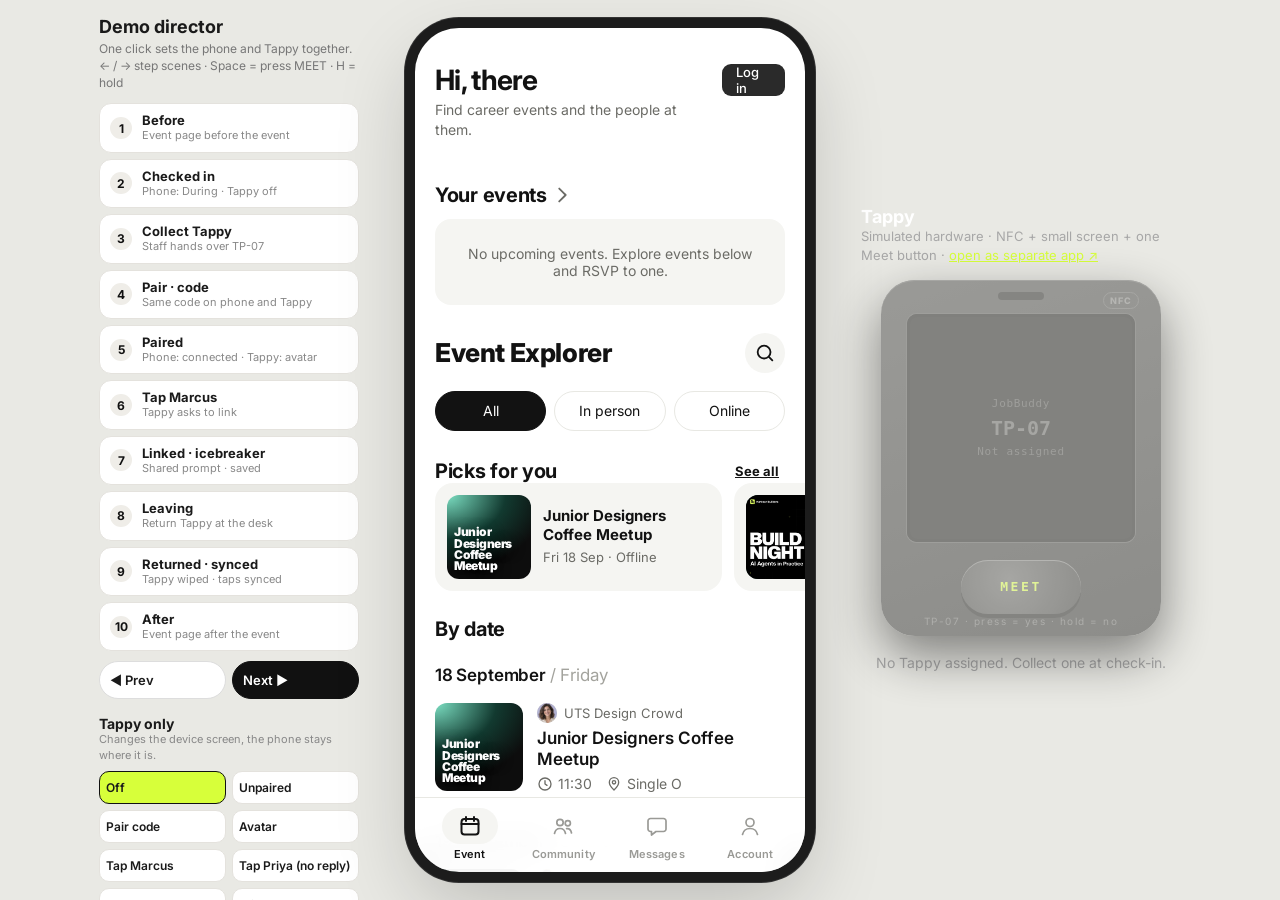
==== commit 81bef5f1: "Desktop demo director: one-click scenes for phone + Tappy, Tappy-only states, keyboard MEET" ====
--- a/index.html
+++ b/index.html
@@ -19,6 +19,7 @@
 </head>
 <body>
   <div class="stage-wrap">
+    <aside id="director" class="director" aria-label="Demo director"></aside>
     <div class="phone">
       <main id="app" class="app"></main>
       <nav id="nav" class="nav"></nav>
--- a/styles.css
+++ b/styles.css
@@ -861,3 +861,57 @@
 .chip.st-declined   { background: #ececec !important; color: #8a8a8a !important; text-decoration: line-through; }
 .chip.st-past       { background: #eeeeee !important; color: #555 !important; }     /* Attended / past: grey */
 .chip.st-hosting    { background: #111 !important; color: #fff !important; }        /* Hosting: black */
+/* Community: post card opens the post detail */
+.post.tappable { cursor: pointer; }
+.post .read-more { font-size: 13px; font-weight: 600; color: var(--tx); }
+.post-detail .pd-author { display: flex; align-items: center; gap: 12px; margin: 8px 0 12px; }
+.post-detail .pd-author > div { flex: 1; min-width: 0; display: grid; }
+.post-detail .pd-author small { color: var(--mu); white-space: nowrap; overflow: hidden; text-overflow: ellipsis; }
+.post-detail .pd-author .btn { width: auto; display: inline-flex; gap: 4px; align-items: center; }
+.post-detail .pd-tags { display: flex; gap: 6px; flex-wrap: wrap; }
+.post-detail .pd-tags .chip { margin: 0; display: inline-flex; gap: 4px; align-items: center; }
+.post-detail .pd-tags .ic { width: 12px; height: 12px; }
+.post-detail .pd-text { font-size: 17px; line-height: 1.55; margin: 16px 0; }
+.post-detail .pd-actions { display: flex; align-items: center; gap: 14px; padding: 10px 0; border-top: 1px solid var(--line); border-bottom: 1px solid var(--line); }
+.post-detail .pd-actions .ic { width: 14px; height: 14px; vertical-align: -2px; }
+.see-all { width: 100%; padding: 16px; border-radius: 16px; background: var(--s1); font-weight: 600; text-align: center; margin-top: 6px; }
+.sheet-head { display: flex; justify-content: space-between; align-items: center; }
+.post-detail .pd-title { font-size: 24px; line-height: 1.25; margin: 16px 0 12px; }
+.post-detail .pd-img { width: 100%; aspect-ratio: 4/3; object-fit: cover; border-radius: 18px; margin: 4px 0 6px; display: block; }
+.post-detail .pd-text.more { margin-top: -4px; color: var(--tx2, #333); }
+.post-detail .tag-out { font-style: normal; font-size: 13px; padding: 5px 12px; border: 1px solid var(--line); border-radius: 99px; color: var(--mu); }
+.post-detail .pd-tags + .pd-actions, .post-detail .pd-tags:last-of-type { margin-bottom: 14px; }
+.pd-chead { display: flex; justify-content: space-between; align-items: center; margin-top: 18px; }
+.pd-chead h3 { margin: 0; }
+.seg-mini { display: flex; background: var(--s1); border-radius: 99px; padding: 3px; }
+.seg-mini button { padding: 5px 12px; border-radius: 99px; font-size: 12px; font-weight: 600; color: var(--mu); }
+.seg-mini button.on { background: var(--tx); color: #fff; }
+.cmt-act { display: block; margin-top: 4px; font-size: 12px; }
+.cmt b small { display: inline; font-weight: 400; margin-left: 4px; }
+
+/* Demo director: desktop-only control panel for recording */
+.director { width: 260px; align-self: center; font-family: Inter, system-ui, sans-serif; color: #1a1a1a; }
+.dir-head b { font-size: 18px; display: block; }
+.dir-head small { color: #777; font-size: 12px; line-height: 1.4; display: block; margin: 4px 0 12px; }
+.dir-list { list-style: none; margin: 0; padding: 0; display: grid; gap: 6px; }
+.dir-list button { width: 100%; display: flex; gap: 10px; align-items: center; text-align: left; padding: 8px 10px; border-radius: 12px; background: #fff; border: 1px solid #e4e2dd; cursor: pointer; }
+.dir-list button:hover { border-color: #111; }
+.dir-list button.on { background: #111; color: #fff; border-color: #111; }
+.dir-list i { font-style: normal; width: 22px; height: 22px; border-radius: 50%; background: #efede8; color: #111; display: grid; place-items: center; font-size: 12px; font-weight: 700; flex: 0 0 auto; }
+.dir-list button.on i { background: #d7ff3a; }
+.dir-list span { display: grid; min-width: 0; }
+.dir-list b { font-size: 13px; }
+.dir-list small { font-size: 11px; color: #888; }
+.dir-list button.on small { color: #bbb; }
+.dir-foot { display: grid; grid-template-columns: 1fr 1fr; gap: 6px; margin-top: 10px; }
+.dir-foot button, .dir-reset { padding: 10px; border-radius: 99px; border: 1px solid #ddd; background: #fff; font-weight: 600; cursor: pointer; }
+.dir-foot .pri { background: #111; color: #fff; border-color: #111; }
+.dir-reset { width: 100%; margin-top: 6px; font-size: 12px; color: #b3261e; }
+.dir-note { font-size: 11px; color: #888; line-height: 1.4; margin-top: 10px; }
+@media (max-width: 860px) { .director { display: none !important; } }
+.dir-sec { margin-top: 16px; } .dir-sec b { font-size: 14px; display: block; } .dir-sec small { font-size: 11px; color: #888; }
+.dir-grid { display: grid; grid-template-columns: 1fr 1fr; gap: 6px; margin-top: 8px; }
+.dir-grid button { padding: 8px 6px; border-radius: 10px; border: 1px solid #e4e2dd; background: #fff; font-size: 12px; font-weight: 600; cursor: pointer; }
+.dir-grid button.on { background: #d7ff3a; border-color: #111; }
+.director { max-height: 100vh; overflow-y: auto; padding: 16px 0; scrollbar-width: none; }
+.dir-foot button { font-size: 13px; }
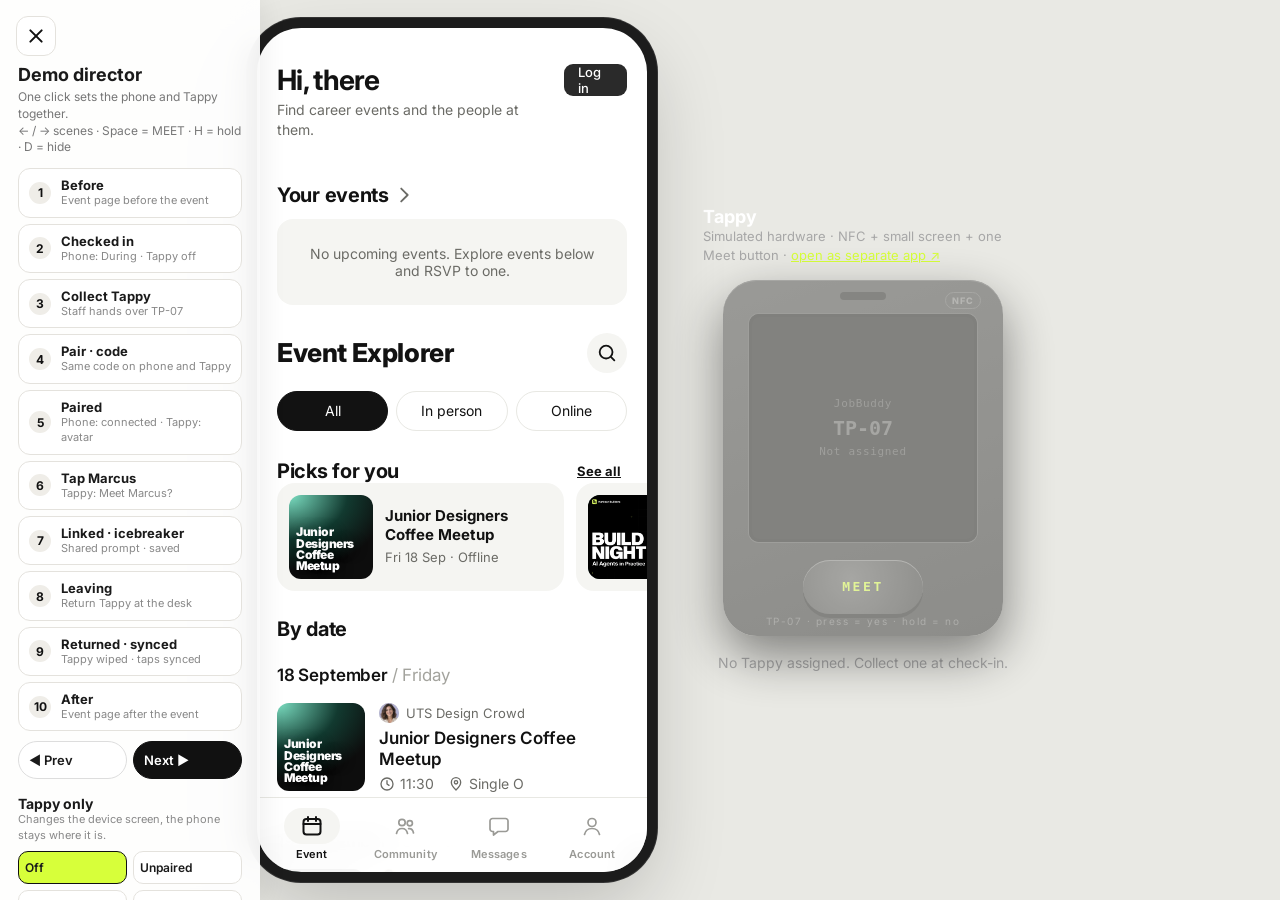
==== commit 9f88531c: "Demo director: fixed left drawer with hamburger toggle and D shortcut" ====
--- a/index.html
+++ b/index.html
@@ -18,8 +18,9 @@
   <script>document.documentElement.dataset.theme="light";</script>
 </head>
 <body>
+  <button id="dir-toggle" class="dir-toggle" data-a="dir-toggle" aria-label="Toggle demo director" title="Demo director (D)"><span></span><span></span><span></span></button>
+  <aside id="director" class="director" aria-label="Demo director"></aside>
   <div class="stage-wrap">
-    <aside id="director" class="director" aria-label="Demo director"></aside>
     <div class="phone">
       <main id="app" class="app"></main>
       <nav id="nav" class="nav"></nav>
--- a/styles.css
+++ b/styles.css
@@ -890,7 +890,7 @@
 .cmt b small { display: inline; font-weight: 400; margin-left: 4px; }
 
 /* Demo director: desktop-only control panel for recording */
-.director { width: 260px; align-self: center; font-family: Inter, system-ui, sans-serif; color: #1a1a1a; }
+.director { width: 260px; font-family: Inter, system-ui, sans-serif; color: #1a1a1a; }
 .dir-head b { font-size: 18px; display: block; }
 .dir-head small { color: #777; font-size: 12px; line-height: 1.4; display: block; margin: 4px 0 12px; }
 .dir-list { list-style: none; margin: 0; padding: 0; display: grid; gap: 6px; }
@@ -913,5 +913,18 @@
 .dir-grid { display: grid; grid-template-columns: 1fr 1fr; gap: 6px; margin-top: 8px; }
 .dir-grid button { padding: 8px 6px; border-radius: 10px; border: 1px solid #e4e2dd; background: #fff; font-size: 12px; font-weight: 600; cursor: pointer; }
 .dir-grid button.on { background: #d7ff3a; border-color: #111; }
-.director { max-height: 100vh; overflow-y: auto; padding: 16px 0; scrollbar-width: none; }
+
 .dir-foot button { font-size: 13px; }
+/* Desktop has the Demo director, so DEMO shortcuts that the director or Tappy MEET already cover are hidden there (host approval / waves stay). Two-phone (mobile) demos keep them. */
+@media (min-width: 861px) { .phone .demo:is([data-a=checkin], [data-a=give-badge], [data-a=pair-confirm], [data-a=demo-enc], [data-a=return-badge]) { display: none !important; } }
+
+/* Director: fixed to the far left, slides away like a drawer (hamburger / D key) for clean recordings */
+.director { position: fixed; top: 0; left: 0; bottom: 0; z-index: 60; padding: 64px 18px 18px; overflow-y: auto; scrollbar-width: none; background: rgba(255,255,255,.92); backdrop-filter: blur(12px); box-shadow: 4px 0 24px #0001; transform: translateX(-110%); transition: transform .25s ease; }
+body.dir-open .director { transform: none; }
+.dir-toggle { position: fixed; top: 16px; left: 16px; z-index: 61; width: 40px; height: 40px; border-radius: 12px; background: #fff; border: 1px solid #e4e2dd; display: grid; place-content: center; gap: 4px; cursor: pointer; opacity: .55; transition: opacity .2s; }
+.dir-toggle:hover, body.dir-open .dir-toggle { opacity: 1; }
+.dir-toggle span { display: block; width: 18px; height: 2px; background: #111; border-radius: 2px; transition: transform .2s, opacity .2s; }
+body.dir-open .dir-toggle span:nth-child(1) { transform: translateY(6px) rotate(45deg); }
+body.dir-open .dir-toggle span:nth-child(2) { opacity: 0; }
+body.dir-open .dir-toggle span:nth-child(3) { transform: translateY(-6px) rotate(-45deg); }
+@media (max-width: 860px) { .dir-toggle { display: none !important; } }
